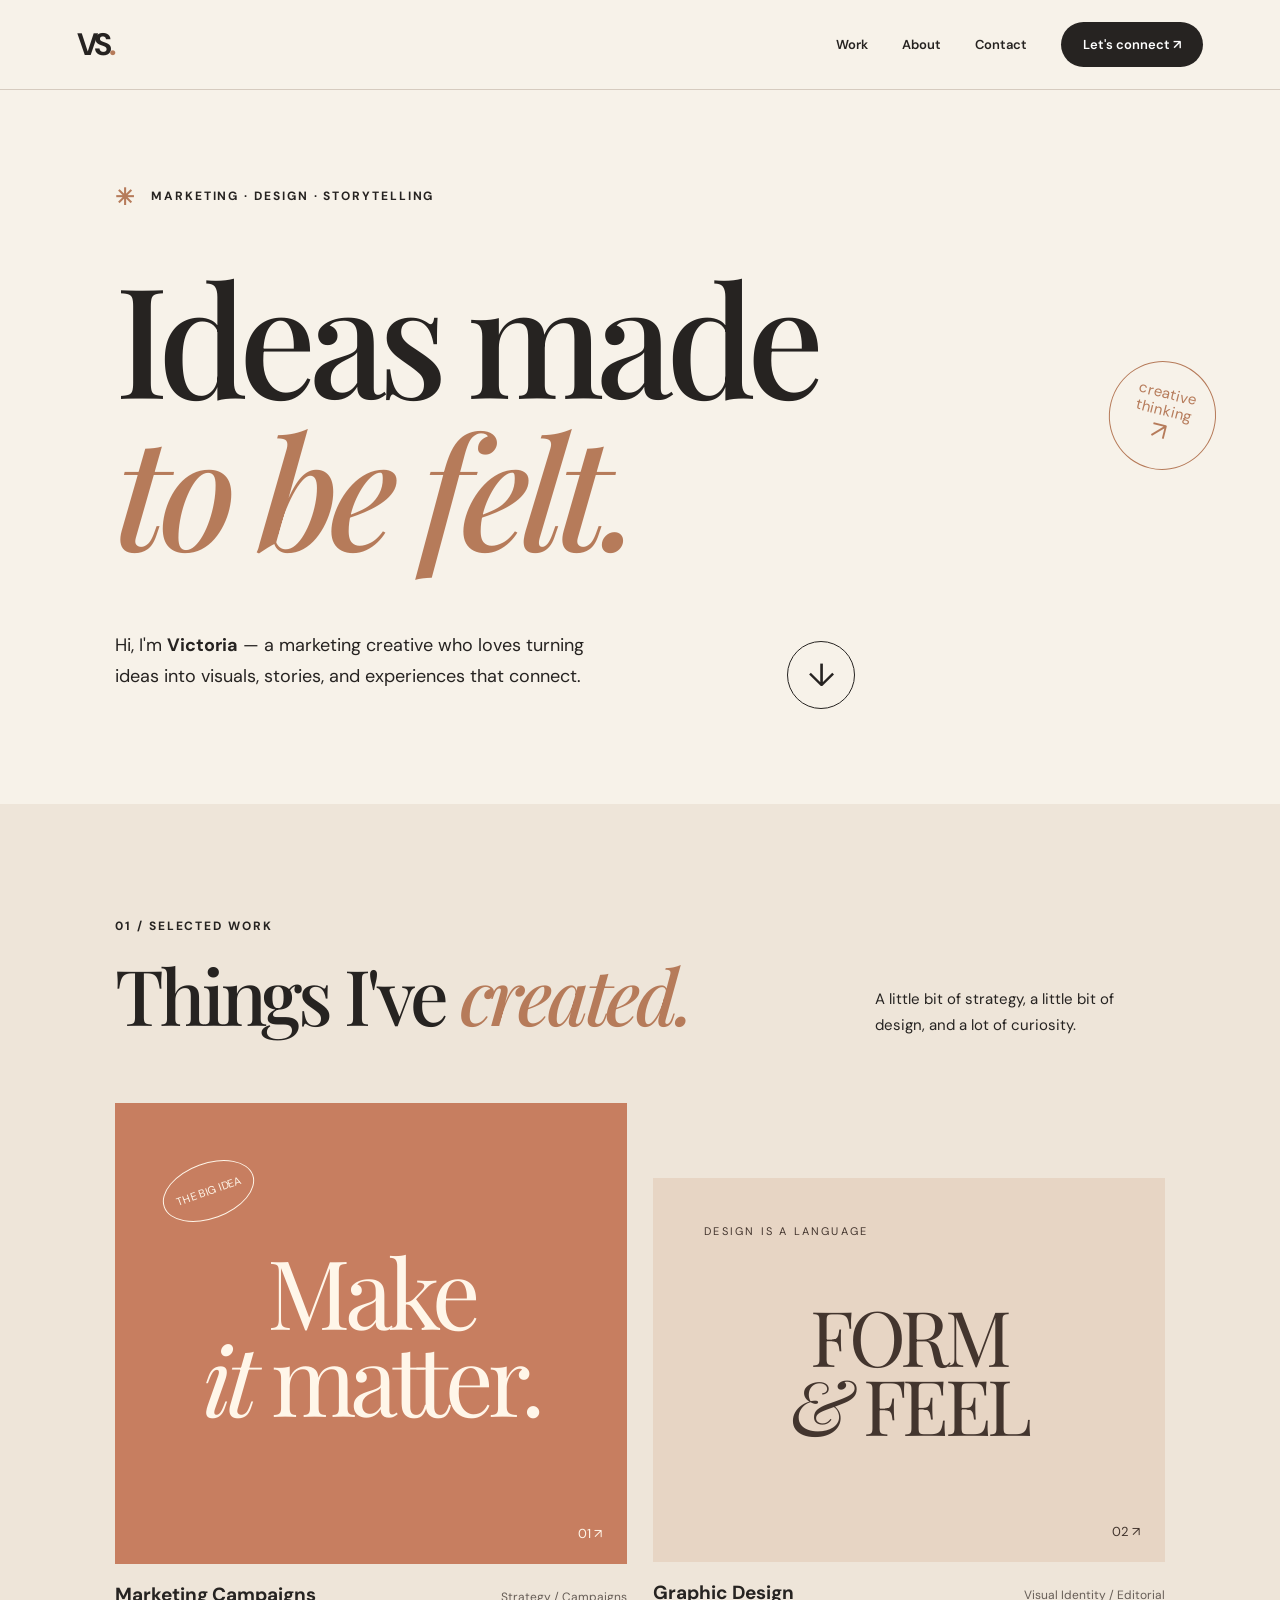
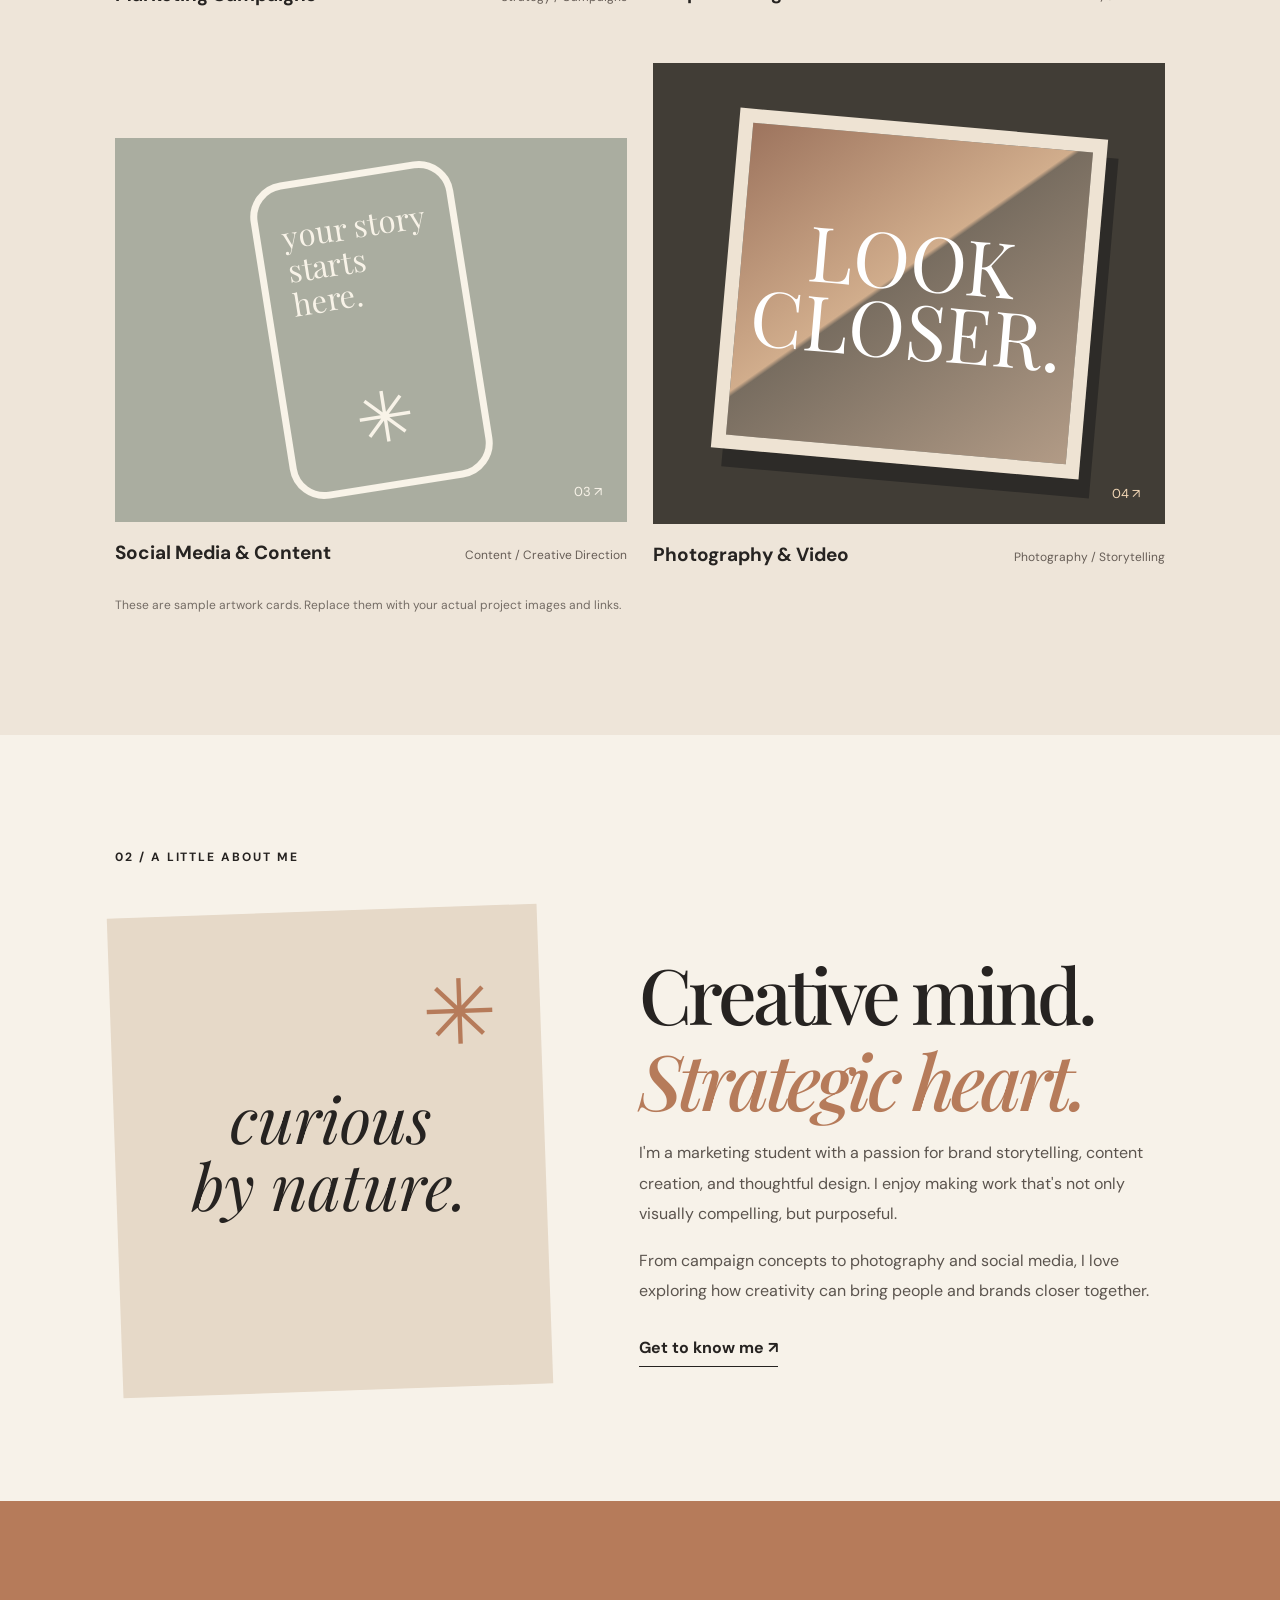
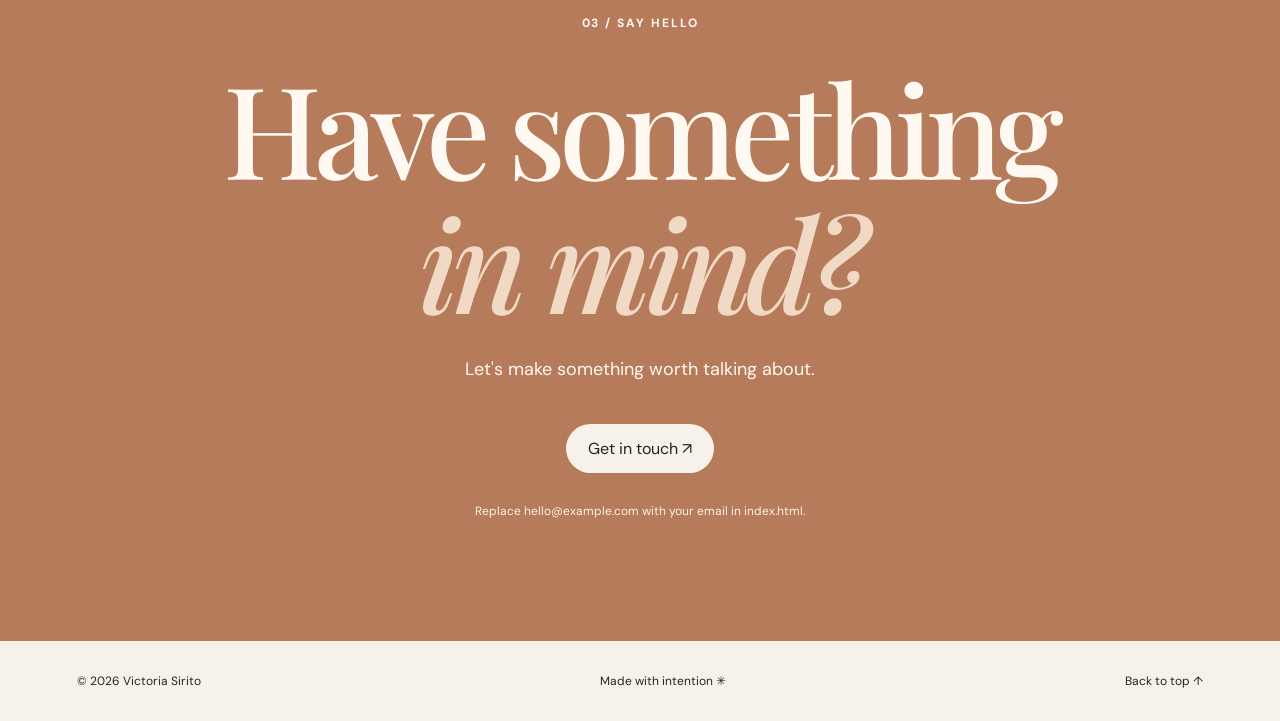
==== index.html @ 7b8c092e "Add files via upload" ====
<!doctype html>
<html lang="en">
<head>
  <meta charset="UTF-8" />
  <meta name="viewport" content="width=device-width, initial-scale=1" />
  <meta name="description" content="Victoria Sirito — marketing, design, and visual storytelling portfolio." />
  <title>Victoria Sirito | Creative Portfolio</title>
  <link rel="preconnect" href="https://fonts.googleapis.com" />
  <link rel="preconnect" href="https://fonts.gstatic.com" crossorigin />
  <link href="https://fonts.googleapis.com/css2?family=DM+Sans:wght@400;500;600;700&family=Playfair+Display:ital,wght@0,500;0,600;1,500&display=swap" rel="stylesheet" />
  <link rel="stylesheet" href="styles.css" />
  <script src="script.js" defer></script>
</head>
<body>
  <a class="skip-link" href="#main">Skip to content</a>
  <header class="site-header">
    <a class="wordmark" href="#top" aria-label="Victoria Sirito home">VS<span class="dot">.</span></a>
    <button class="menu-toggle" aria-expanded="false" aria-controls="site-nav" aria-label="Open navigation">Menu <span aria-hidden="true">☰</span></button>
    <nav id="site-nav" class="site-nav" aria-label="Main navigation">
      <a href="#work">Work</a><a href="#about">About</a><a href="#contact">Contact</a>
      <a class="nav-pill" href="#contact">Let's connect ↗</a>
    </nav>
  </header>
  <main id="main">
    <section class="hero" id="top">
      <div class="hero-kicker"><span class="asterisk">✳</span> MARKETING · DESIGN · STORYTELLING</div>
      <h1>Ideas made<br/><em>to be felt.</em></h1>
      <div class="hero-bottom">
        <p>Hi, I'm <strong>Victoria</strong> — a marketing creative who loves turning ideas into visuals, stories, and experiences that connect.</p>
        <a class="circle-link" href="#work" aria-label="Explore selected work">↓</a>
      </div>
      <div class="hero-decoration" aria-hidden="true">creative<br/>thinking<span>↗</span></div>
    </section>
    <section class="work-section section-pad" id="work">
      <div class="section-heading"><div><span class="eyebrow">01 / SELECTED WORK</span><h2>Things I've <em>created.</em></h2></div><p>A little bit of strategy, a little bit of design, and a lot of curiosity.</p></div>
      <div class="project-grid">
        <a class="project-card project-large" href="mailto:hello@example.com?subject=Marketing%20campaign%20inquiry" aria-label="Marketing campaigns placeholder project">
          <div class="project-art art-one"><span class="art-sticker">THE BIG IDEA</span><span class="art-display">Make<br/><i>it</i> matter.</span><span class="art-corner">01 ↗</span></div>
          <div class="project-meta"><h3>Marketing Campaigns</h3><span>Strategy / Campaigns</span></div>
        </a>
        <a class="project-card project-small" href="mailto:hello@example.com?subject=Graphic%20design%20inquiry" aria-label="Graphic design placeholder project">
          <div class="project-art art-two"><span class="art-mini">DESIGN IS A LANGUAGE</span><span class="art-display">FORM<br/><i>&</i> FEEL</span><span class="art-corner">02 ↗</span></div>
          <div class="project-meta"><h3>Graphic Design</h3><span>Visual Identity / Editorial</span></div>
        </a>
        <a class="project-card project-small" href="mailto:hello@example.com?subject=Social%20content%20inquiry" aria-label="Social media placeholder project">
          <div class="project-art art-three"><div class="phone-shape"><span>your story<br/>starts here.</span><div class="phone-circle">✳</div></div><span class="art-corner">03 ↗</span></div>
          <div class="project-meta"><h3>Social Media & Content</h3><span>Content / Creative Direction</span></div>
        </a>
        <a class="project-card project-large" href="mailto:hello@example.com?subject=Photography%20inquiry" aria-label="Photography placeholder project">
          <div class="project-art art-four"><div class="photo-frame"><span>LOOK<br/>CLOSER.</span></div><span class="art-corner">04 ↗</span></div>
          <div class="project-meta"><h3>Photography & Video</h3><span>Photography / Storytelling</span></div>
        </a>
      </div>
      <p class="placeholder-note">These are sample artwork cards. Replace them with your actual project images and links.</p>
    </section>
    <section class="about-section section-pad" id="about">
      <span class="eyebrow">02 / A LITTLE ABOUT ME</span>
      <div class="about-layout"><div class="about-graphic" aria-hidden="true"><span>curious<br/>by nature.</span><span class="graphic-star">✳</span></div><div class="about-copy"><h2>Creative mind.<br/><em>Strategic heart.</em></h2><p>I'm a marketing student with a passion for brand storytelling, content creation, and thoughtful design. I enjoy making work that's not only visually compelling, but purposeful.</p><p>From campaign concepts to photography and social media, I love exploring how creativity can bring people and brands closer together.</p><a class="text-link" href="#contact">Get to know me ↗</a></div></div>
    </section>
    <section class="contact-section section-pad" id="contact"><span class="eyebrow">03 / SAY HELLO</span><h2>Have something<br/><em>in mind?</em></h2><p>Let's make something worth talking about.</p><a class="contact-button" href="mailto:hello@example.com">Get in touch ↗</a><p class="contact-note">Replace hello@example.com with your email in index.html.</p></section>
  </main>
  <footer class="site-footer"><span>© <span id="year">2026</span> Victoria Sirito</span><span>Made with intention ✳</span><a href="#top">Back to top ↑</a></footer>
</body>
</html>
---- styles.css ----
:root{--cream:#F7F2E9;--ink:#262321;--clay:#B67B5A;--sand:#E6D9C8;--line:#d6cbbf}*{box-sizing:border-box}html{scroll-behavior:smooth}body{margin:0;background:var(--cream);color:var(--ink);font-family:'DM Sans',sans-serif}a{color:inherit;text-decoration:none}button{font:inherit}::selection{background:var(--clay);color:white}.skip-link{position:absolute;top:-60px;left:10px;background:white;padding:10px;z-index:20}.skip-link:focus{top:10px}.site-header{height:90px;display:flex;justify-content:space-between;align-items:center;padding:0 clamp(24px,6vw,110px);border-bottom:1px solid var(--line);position:relative;z-index:5}.wordmark{font-size:31px;font-weight:700;letter-spacing:-.09em}.dot{color:var(--clay)}.site-nav{display:flex;align-items:center;gap:34px;font-size:13px;font-weight:600}.site-nav a:not(.nav-pill):hover,.text-link:hover{color:var(--clay)}.nav-pill,.contact-button{background:var(--ink);color:white;padding:14px 22px;border-radius:99px;transition:background .2s,transform .2s}.nav-pill:hover,.contact-button:hover{background:var(--clay);transform:translateY(-2px)}.menu-toggle{display:none}.hero{min-height:690px;padding:92px clamp(24px,9vw,150px) 95px;position:relative;overflow:hidden}.hero-kicker,.eyebrow{font-size:12px;font-weight:700;letter-spacing:.16em}.asterisk{color:var(--clay);font-size:23px;vertical-align:middle;margin-right:10px}.hero h1,.section-heading h2,.about-copy h2,.contact-section h2{font-family:'Playfair Display',Georgia,serif;font-weight:500;letter-spacing:-.055em}.hero h1{font-size:clamp(75px,12vw,180px);line-height:.99;margin:48px 0 48px;position:relative;z-index:1}.hero h1 em,h2 em{font-weight:500;color:var(--clay)}.hero-bottom{display:flex;justify-content:space-between;align-items:end;max-width:740px;gap:20px}.hero-bottom p{font-size:18px;line-height:1.7;max-width:480px}.circle-link{border:1px solid var(--ink);width:68px;height:68px;border-radius:50%;display:grid;place-items:center;font-size:32px;flex-shrink:0;transition:background .2s,color .2s}.circle-link:hover{background:var(--ink);color:white}.hero-decoration{position:absolute;right:5%;top:38%;font-size:15px;line-height:1.1;transform:rotate(14deg);color:var(--clay);border:1px solid var(--clay);padding:23px;border-radius:50%;text-align:center}.hero-decoration span{display:block;font-size:25px}.section-pad{padding:110px clamp(24px,9vw,150px)}.work-section{background:#eee5d9}.section-heading{display:flex;justify-content:space-between;align-items:end;gap:40px;margin-bottom:50px}.section-heading h2,.about-copy h2{font-size:clamp(44px,6vw,83px);line-height:1.12;margin:16px 0}.section-heading>p{max-width:290px;font-size:15px;line-height:1.7}.project-grid{display:grid;grid-template-columns:1fr 1fr;gap:56px 26px;align-items:start}.project-card{min-width:0;display:block}.project-small{padding-top:75px}.project-art{height:clamp(270px,36vw,520px);position:relative;overflow:hidden;display:flex;align-items:center;justify-content:center;transition:transform .35s}.project-small .project-art{height:clamp(270px,30vw,430px)}.project-card:hover .project-art{transform:translateY(-6px)}.art-one{background:#c77e60;color:#fff6e9}.art-two{background:#e7d5c4;color:#43352e}.art-three{background:#aaada0;color:#f8f3e8}.art-four{background:#413d36;color:#f1d6b5}.art-display{font-family:'Playfair Display',serif;font-size:clamp(52px,7.5vw,112px);line-height:.9;letter-spacing:-.06em;text-align:center}.art-two .art-display{font-size:clamp(50px,6vw,92px)}.art-sticker{position:absolute;top:13%;left:9%;border:1px solid currentColor;border-radius:50%;padding:20px 13px;font-size:11px;transform:rotate(-20deg)}.art-mini{position:absolute;top:12%;left:10%;font-size:11px;letter-spacing:.2em}.art-corner{position:absolute;bottom:22px;right:25px;font-size:13px}.phone-shape{border:7px solid #f8f3e8;border-radius:35px;width:205px;height:320px;display:flex;flex-direction:column;justify-content:space-between;padding:30px 22px;transform:rotate(-9deg);font-family:'Playfair Display',serif;font-size:31px;line-height:1.1}.phone-circle{font-size:70px;text-align:center}.photo-frame{width:72%;height:74%;border:14px solid #eee3d3;background:linear-gradient(140deg,#9d745e 0%,#d1ad8c 45%,#786d60 46%,#b29b86 100%);display:grid;place-items:center;transform:rotate(5deg);box-shadow:12px 18px 0 #2d2b28}.photo-frame span{font-size:clamp(36px,6vw,85px);line-height:.9;font-family:'Playfair Display',serif;text-align:center;color:white}.project-meta{display:flex;justify-content:space-between;gap:15px;align-items:baseline;padding-top:18px}.project-meta h3{margin:0;font-size:19px}.project-meta span{font-size:12px;color:#665d56;text-align:right}.placeholder-note,.contact-note{font-size:12px;color:#746c65;margin-top:30px}.about-layout{display:grid;grid-template-columns:.9fr 1.1fr;gap:9%;align-items:center;margin-top:45px}.about-graphic{min-height:480px;background:var(--sand);position:relative;display:flex;align-items:center;justify-content:center;transform:rotate(-2deg)}.about-graphic>span:first-child{font:italic 64px/1.05 'Playfair Display',serif;text-align:center;transform:rotate(2deg)}.graphic-star{position:absolute;top:10%;right:10%;font-size:90px;color:var(--clay)}.about-copy p{max-width:540px;line-height:1.9;color:#5b544e}.text-link{display:inline-block;margin-top:15px;border-bottom:1px solid currentColor;padding-bottom:8px;font-weight:700}.contact-section{text-align:center;background:var(--clay);color:#fff9f2}.contact-section h2{font-size:clamp(65px,10vw,140px);line-height:1.05;margin:28px 0}.contact-section h2 em{color:#f0d9c5}.contact-section>p{font-size:18px}.contact-button{display:inline-block;margin-top:25px;background:var(--cream);color:var(--ink)}.contact-section .contact-note{color:#fff2e6;font-size:12px}.site-footer{padding:32px clamp(24px,6vw,110px);display:flex;justify-content:space-between;gap:20px;font-size:12px}.site-footer a:hover{color:var(--clay)}@media(max-width:800px){.site-header{height:75px}.menu-toggle{display:block;border:0;background:none;cursor:pointer}.site-nav{display:none;position:absolute;top:75px;left:0;right:0;background:var(--cream);padding:25px;flex-direction:column;align-items:stretch;border-bottom:1px solid var(--line)}.site-nav.open{display:flex}.hero{min-height:auto;padding-top:80px;padding-bottom:100px}.hero h1{font-size:clamp(67px,13vw,110px)}.hero-decoration{display:none}.section-pad{padding-top:75px;padding-bottom:75px}.section-heading{display:block}.project-grid{gap:35px 18px}.project-small{padding-top:35px}.project-meta{display:block}.project-meta span{display:block;text-align:left;margin-top:6px}.about-layout{grid-template-columns:1fr}.about-graphic{min-height:330px}.site-footer{flex-wrap:wrap}}@media(max-width:540px){.hero h1{font-size:clamp(60px,15vw,82px)}.hero-bottom p{font-size:15px}.circle-link{width:54px;height:54px}.project-grid{grid-template-columns:1fr}.project-small{padding-top:0}.project-art,.project-small .project-art{height:370px}.art-display{font-size:75px}.about-graphic>span:first-child{font-size:52px}.site-footer{flex-direction:column}.contact-section h2{font-size:65px}}@media(prefers-reduced-motion:reduce){html{scroll-behavior:auto}*,*:before,*:after{transition:none!important;animation:none!important}}
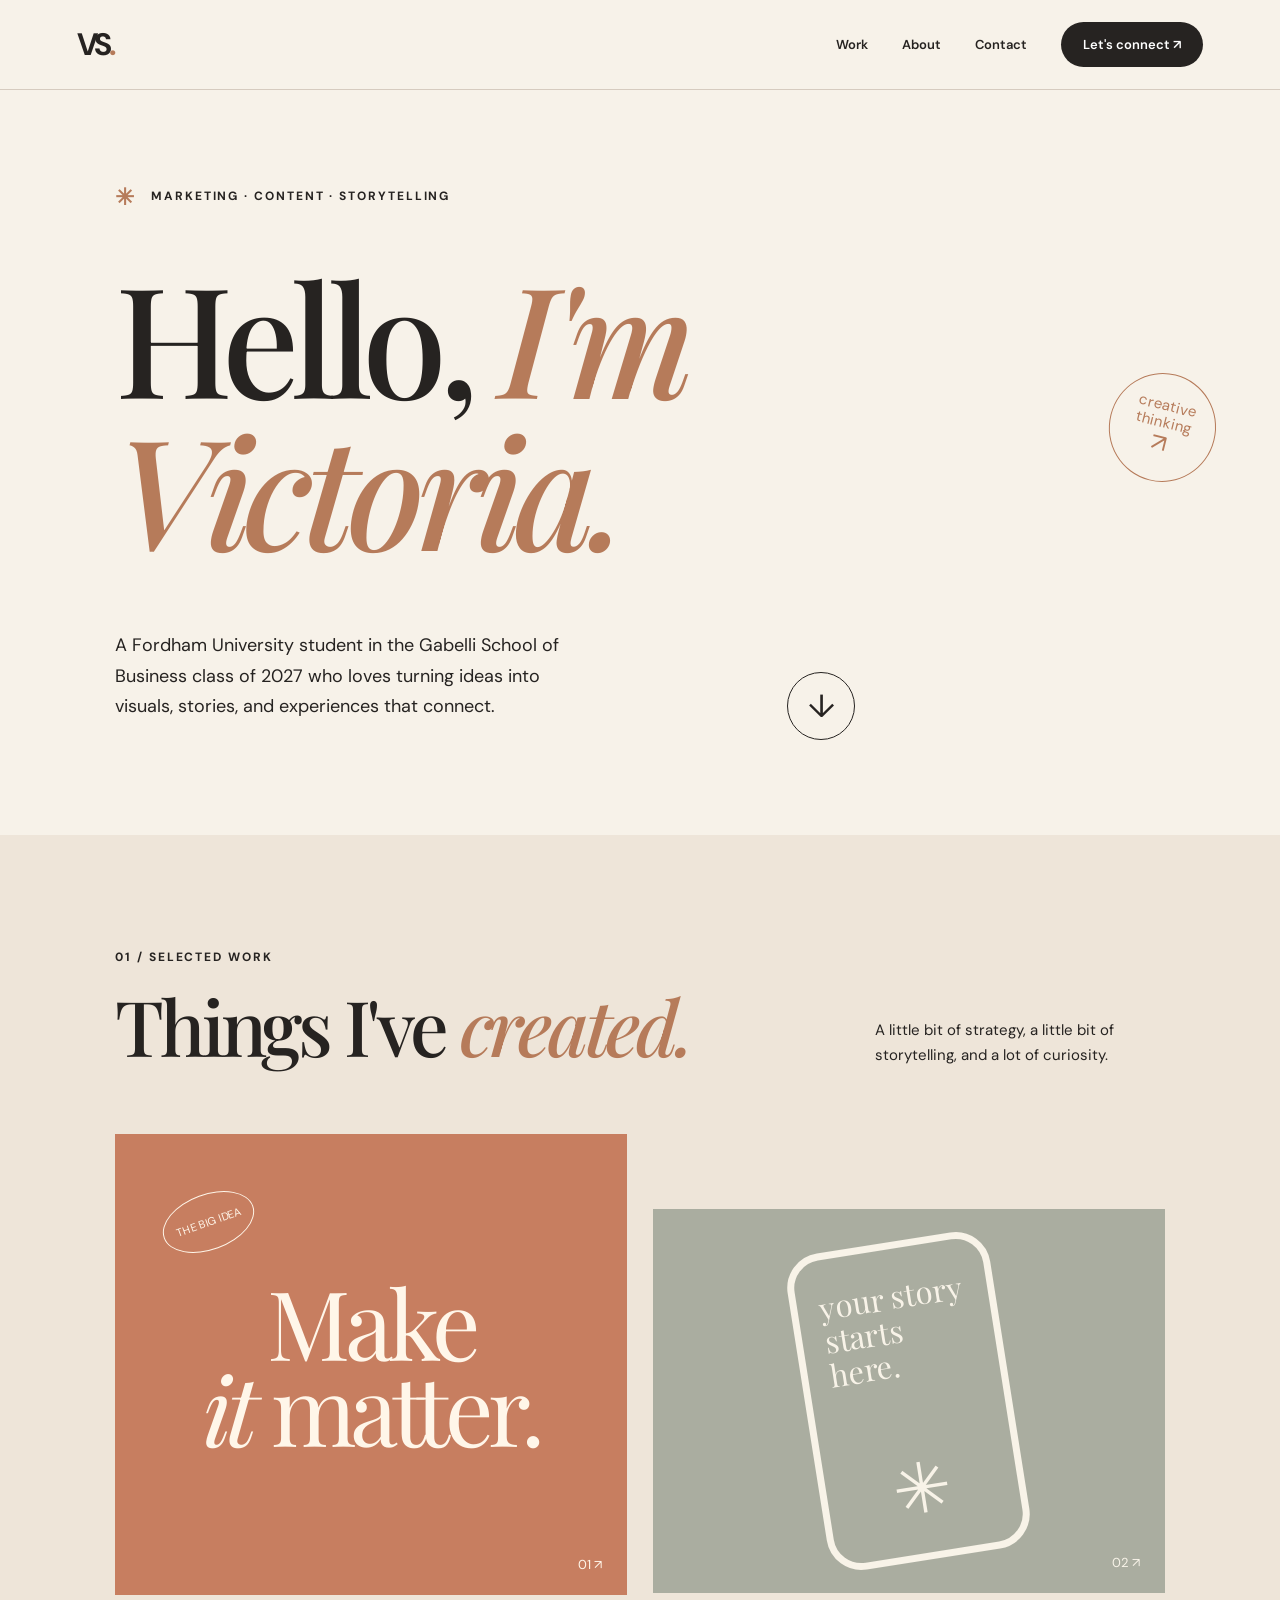
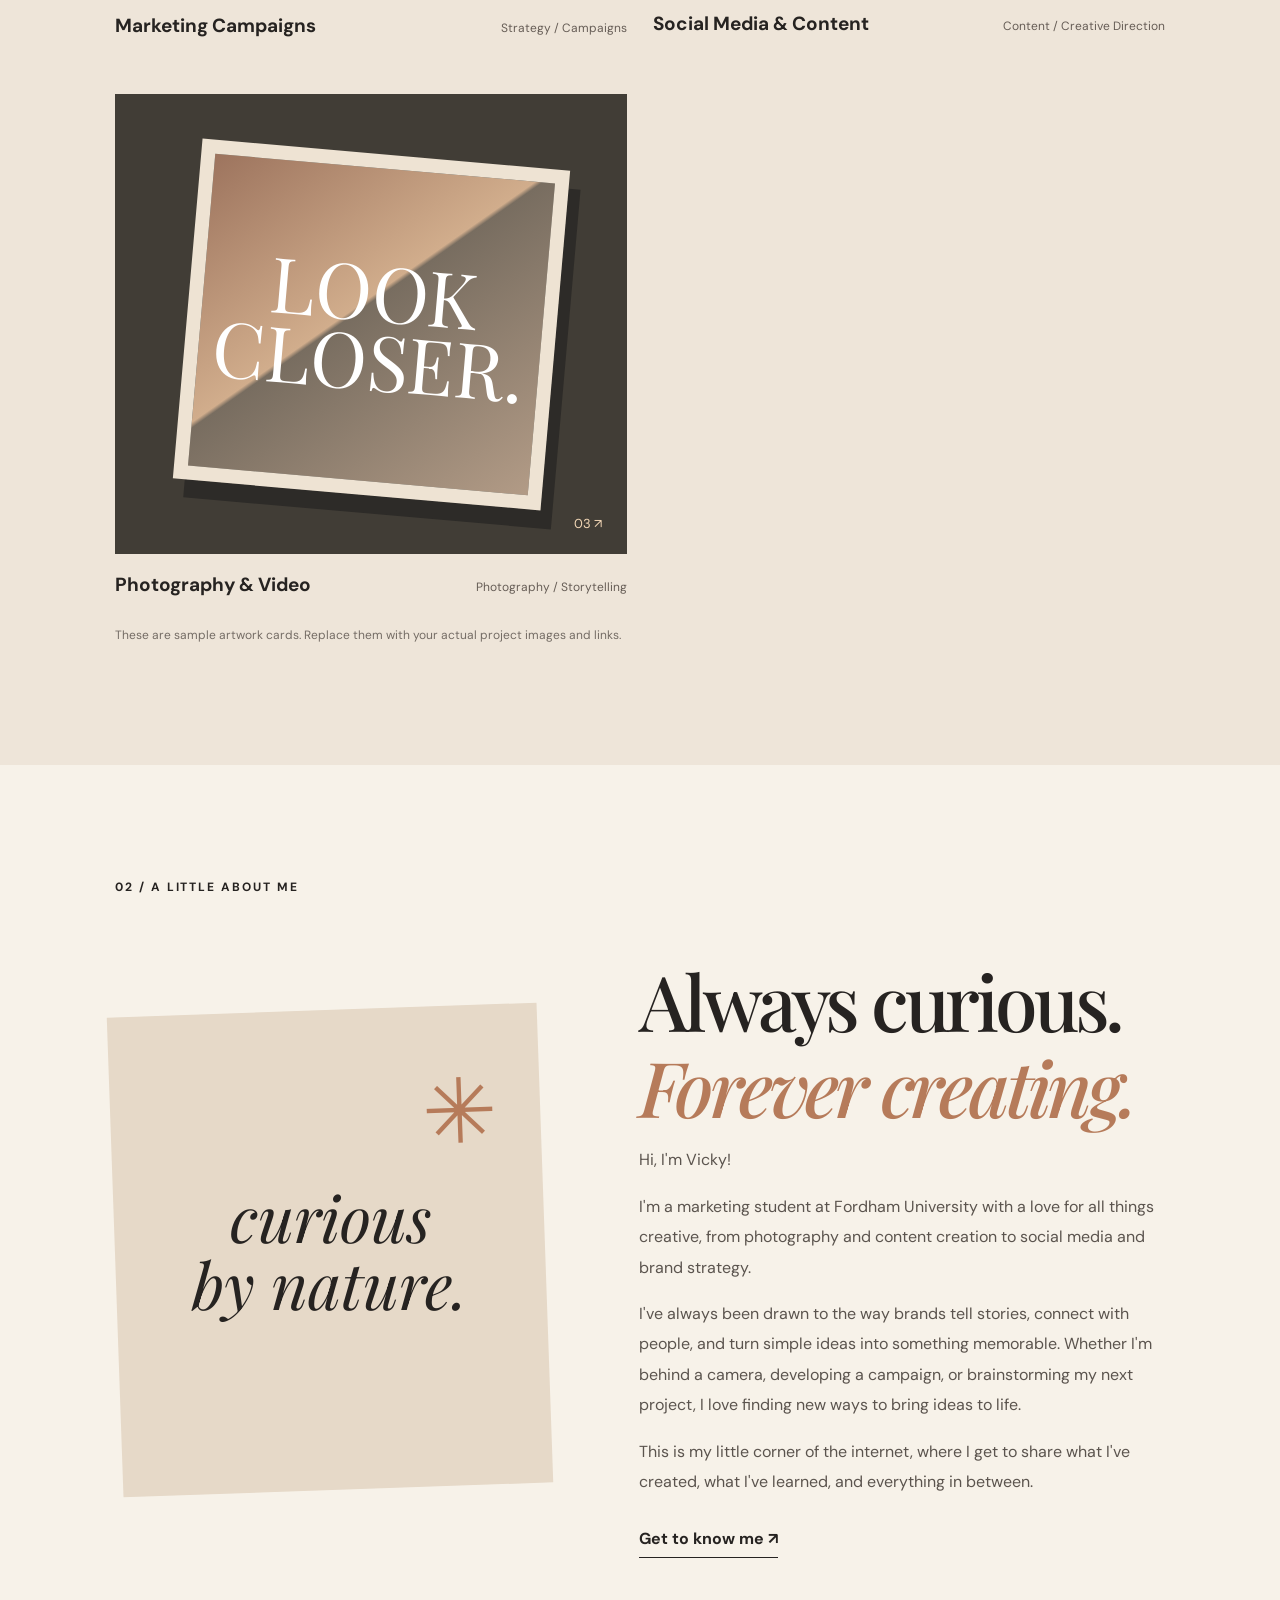
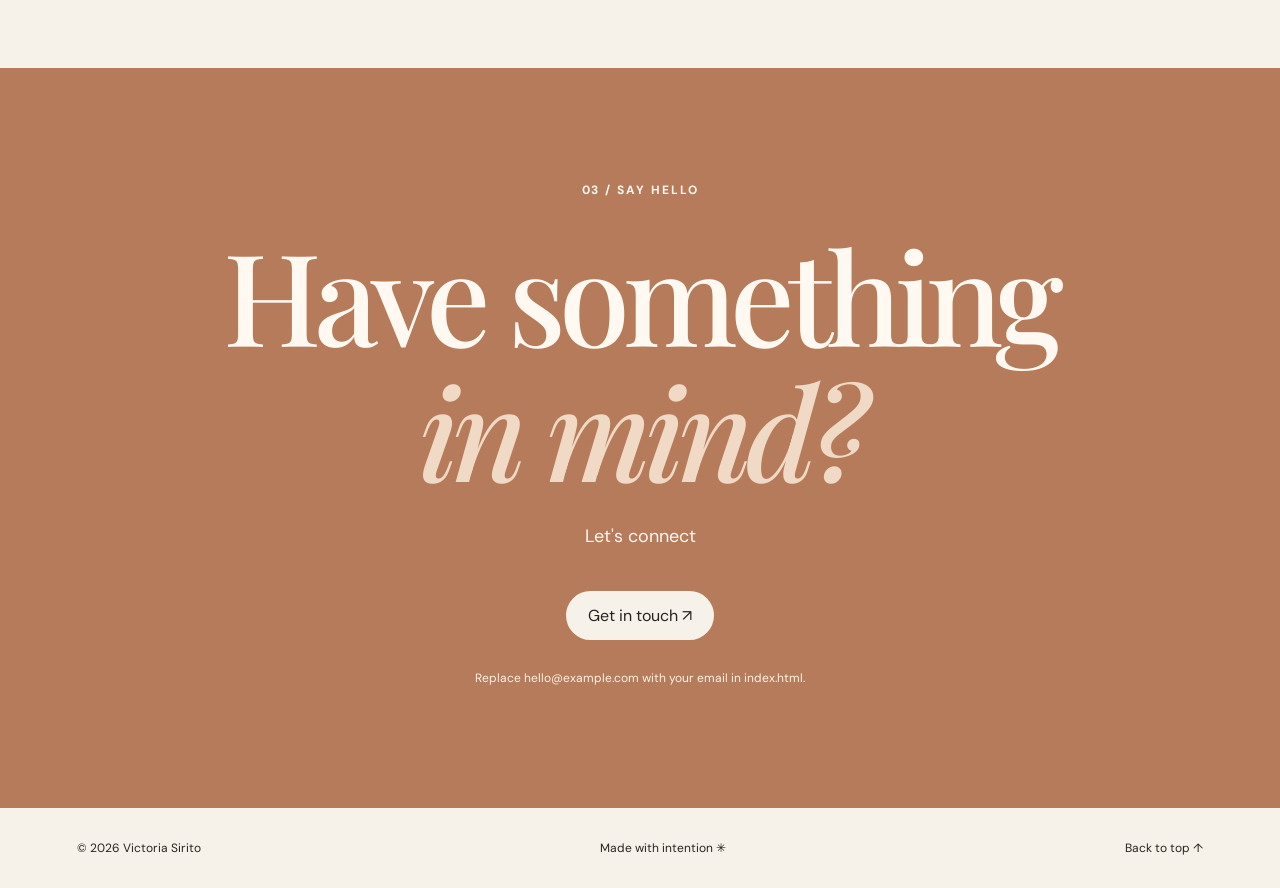
==== commit cde65d01: "Update index.html" ====
--- a/index.html
+++ b/index.html
@@ -3,7 +3,7 @@
 <head>
   <meta charset="UTF-8" />
   <meta name="viewport" content="width=device-width, initial-scale=1" />
-  <meta name="description" content="Victoria Sirito — marketing, design, and visual storytelling portfolio." />
+  <meta name="description" content="Victoria Sirito — marketing, content creation, and visual storytelling portfolio." />
   <title>Victoria Sirito | Creative Portfolio</title>
   <link rel="preconnect" href="https://fonts.googleapis.com" />
   <link rel="preconnect" href="https://fonts.gstatic.com" crossorigin />
@@ -23,31 +23,27 @@
   </header>
   <main id="main">
     <section class="hero" id="top">
-      <div class="hero-kicker"><span class="asterisk">✳</span> MARKETING · DESIGN · STORYTELLING</div>
-      <h1>Ideas made<br/><em>to be felt.</em></h1>
+      <div class="hero-kicker"><span class="asterisk">✳</span> MARKETING · CONTENT · STORYTELLING</div>
+      <h1>Hello, <em>I'm Victoria.</em></h1>
       <div class="hero-bottom">
-        <p>Hi, I'm <strong>Victoria</strong> — a marketing creative who loves turning ideas into visuals, stories, and experiences that connect.</p>
+        <p>A Fordham University student in the Gabelli School of Business class of 2027 who loves turning ideas into visuals, stories, and experiences that connect.</p>
         <a class="circle-link" href="#work" aria-label="Explore selected work">↓</a>
       </div>
       <div class="hero-decoration" aria-hidden="true">creative<br/>thinking<span>↗</span></div>
     </section>
     <section class="work-section section-pad" id="work">
-      <div class="section-heading"><div><span class="eyebrow">01 / SELECTED WORK</span><h2>Things I've <em>created.</em></h2></div><p>A little bit of strategy, a little bit of design, and a lot of curiosity.</p></div>
+      <div class="section-heading"><div><span class="eyebrow">01 / SELECTED WORK</span><h2>Things I've <em>created.</em></h2></div><p>A little bit of strategy, a little bit of storytelling, and a lot of curiosity.</p></div>
       <div class="project-grid">
         <a class="project-card project-large" href="mailto:hello@example.com?subject=Marketing%20campaign%20inquiry" aria-label="Marketing campaigns placeholder project">
           <div class="project-art art-one"><span class="art-sticker">THE BIG IDEA</span><span class="art-display">Make<br/><i>it</i> matter.</span><span class="art-corner">01 ↗</span></div>
           <div class="project-meta"><h3>Marketing Campaigns</h3><span>Strategy / Campaigns</span></div>
         </a>
-        <a class="project-card project-small" href="mailto:hello@example.com?subject=Graphic%20design%20inquiry" aria-label="Graphic design placeholder project">
-          <div class="project-art art-two"><span class="art-mini">DESIGN IS A LANGUAGE</span><span class="art-display">FORM<br/><i>&</i> FEEL</span><span class="art-corner">02 ↗</span></div>
-          <div class="project-meta"><h3>Graphic Design</h3><span>Visual Identity / Editorial</span></div>
-        </a>
         <a class="project-card project-small" href="mailto:hello@example.com?subject=Social%20content%20inquiry" aria-label="Social media placeholder project">
-          <div class="project-art art-three"><div class="phone-shape"><span>your story<br/>starts here.</span><div class="phone-circle">✳</div></div><span class="art-corner">03 ↗</span></div>
+          <div class="project-art art-three"><div class="phone-shape"><span>your story<br/>starts here.</span><div class="phone-circle">✳</div></div><span class="art-corner">02 ↗</span></div>
           <div class="project-meta"><h3>Social Media & Content</h3><span>Content / Creative Direction</span></div>
         </a>
         <a class="project-card project-large" href="mailto:hello@example.com?subject=Photography%20inquiry" aria-label="Photography placeholder project">
-          <div class="project-art art-four"><div class="photo-frame"><span>LOOK<br/>CLOSER.</span></div><span class="art-corner">04 ↗</span></div>
+          <div class="project-art art-four"><div class="photo-frame"><span>LOOK<br/>CLOSER.</span></div><span class="art-corner">03 ↗</span></div>
           <div class="project-meta"><h3>Photography & Video</h3><span>Photography / Storytelling</span></div>
         </a>
       </div>
@@ -55,9 +51,9 @@
     </section>
     <section class="about-section section-pad" id="about">
       <span class="eyebrow">02 / A LITTLE ABOUT ME</span>
-      <div class="about-layout"><div class="about-graphic" aria-hidden="true"><span>curious<br/>by nature.</span><span class="graphic-star">✳</span></div><div class="about-copy"><h2>Creative mind.<br/><em>Strategic heart.</em></h2><p>I'm a marketing student with a passion for brand storytelling, content creation, and thoughtful design. I enjoy making work that's not only visually compelling, but purposeful.</p><p>From campaign concepts to photography and social media, I love exploring how creativity can bring people and brands closer together.</p><a class="text-link" href="#contact">Get to know me ↗</a></div></div>
+      <div class="about-layout"><div class="about-graphic" aria-hidden="true"><span>curious<br/>by nature.</span><span class="graphic-star">✳</span></div><div class="about-copy"><h2>Always curious.<br/><em>Forever creating.</em></h2><p>Hi, I'm Vicky!</p><p>I'm a marketing student at Fordham University with a love for all things creative, from photography and content creation to social media and brand strategy.</p><p>I've always been drawn to the way brands tell stories, connect with people, and turn simple ideas into something memorable. Whether I'm behind a camera, developing a campaign, or brainstorming my next project, I love finding new ways to bring ideas to life.</p><p>This is my little corner of the internet, where I get to share what I've created, what I've learned, and everything in between.</p><a class="text-link" href="#contact">Get to know me ↗</a></div></div>
     </section>
-    <section class="contact-section section-pad" id="contact"><span class="eyebrow">03 / SAY HELLO</span><h2>Have something<br/><em>in mind?</em></h2><p>Let's make something worth talking about.</p><a class="contact-button" href="mailto:hello@example.com">Get in touch ↗</a><p class="contact-note">Replace hello@example.com with your email in index.html.</p></section>
+    <section class="contact-section section-pad" id="contact"><span class="eyebrow">03 / SAY HELLO</span><h2>Have something<br/><em>in mind?</em></h2><p>Let's connect</p><a class="contact-button" href="mailto:hello@example.com">Get in touch ↗</a><p class="contact-note">Replace hello@example.com with your email in index.html.</p></section>
   </main>
   <footer class="site-footer"><span>© <span id="year">2026</span> Victoria Sirito</span><span>Made with intention ✳</span><a href="#top">Back to top ↑</a></footer>
 </body>
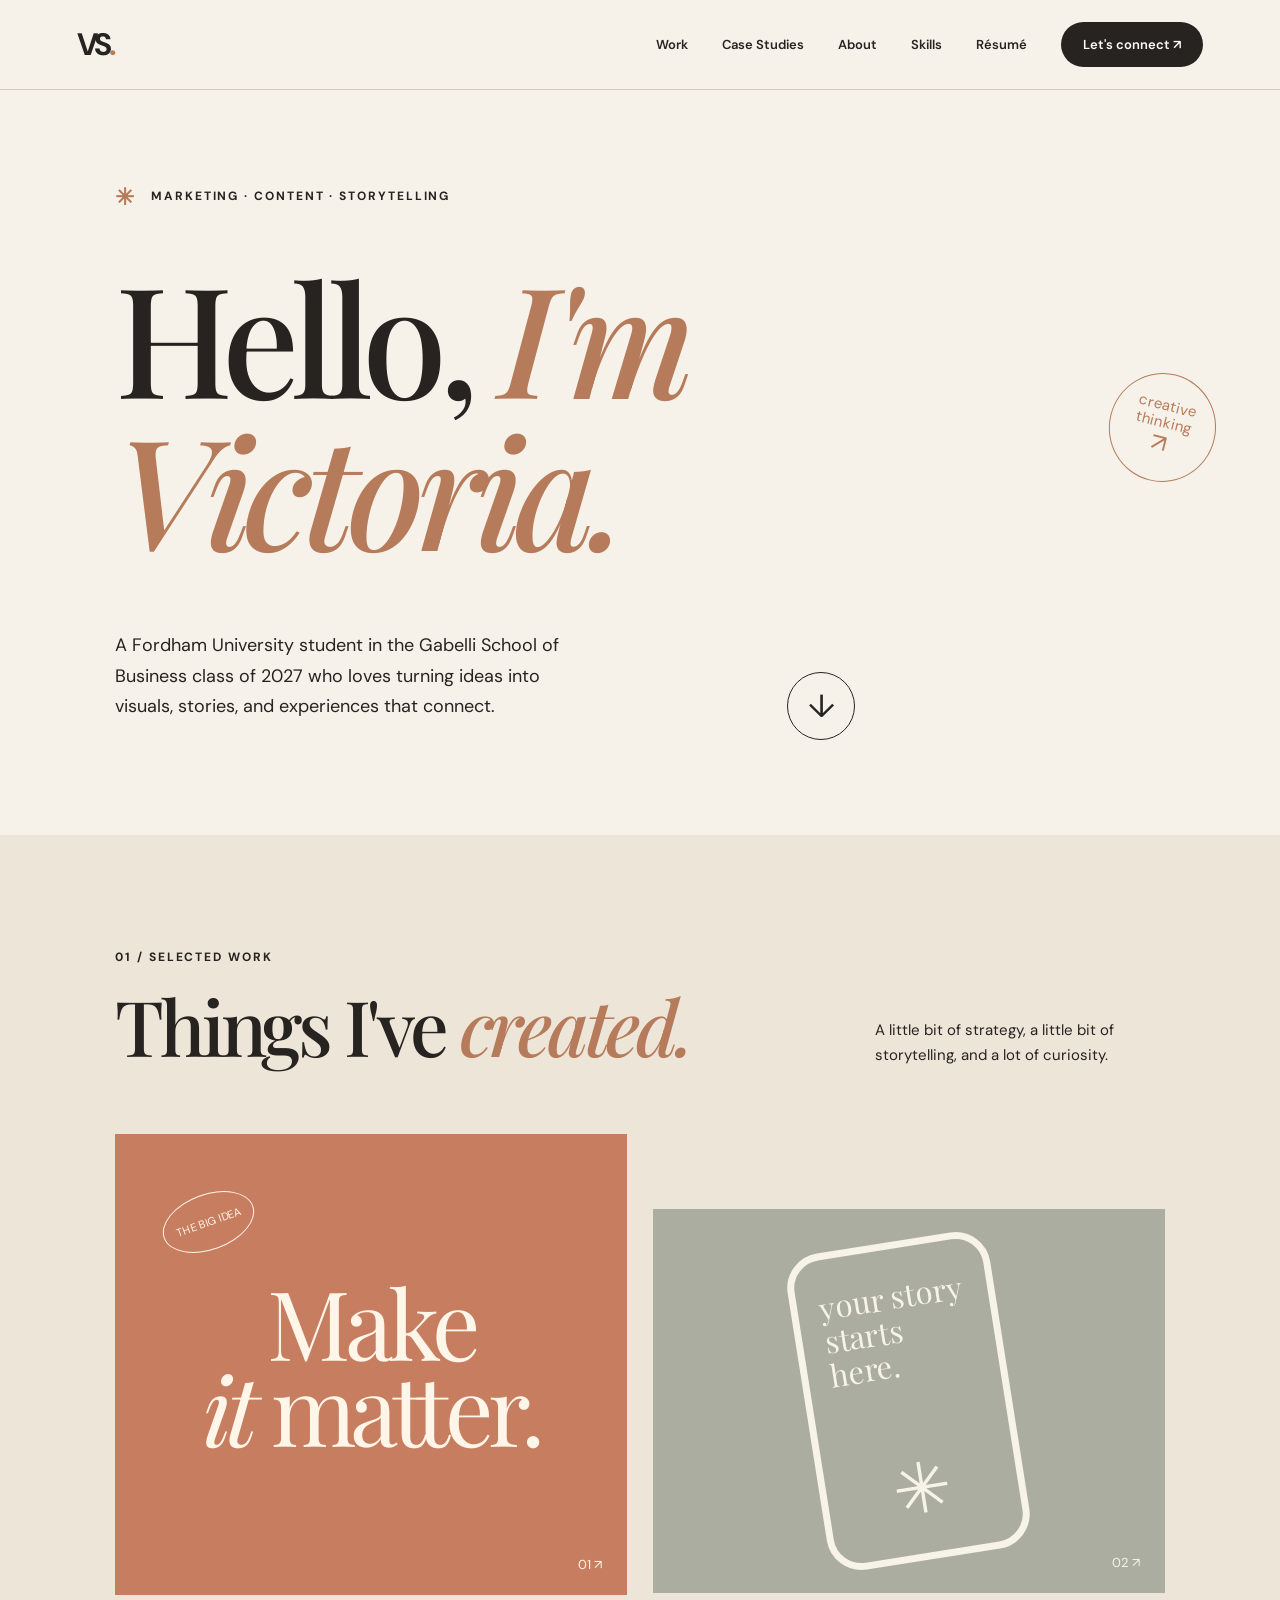
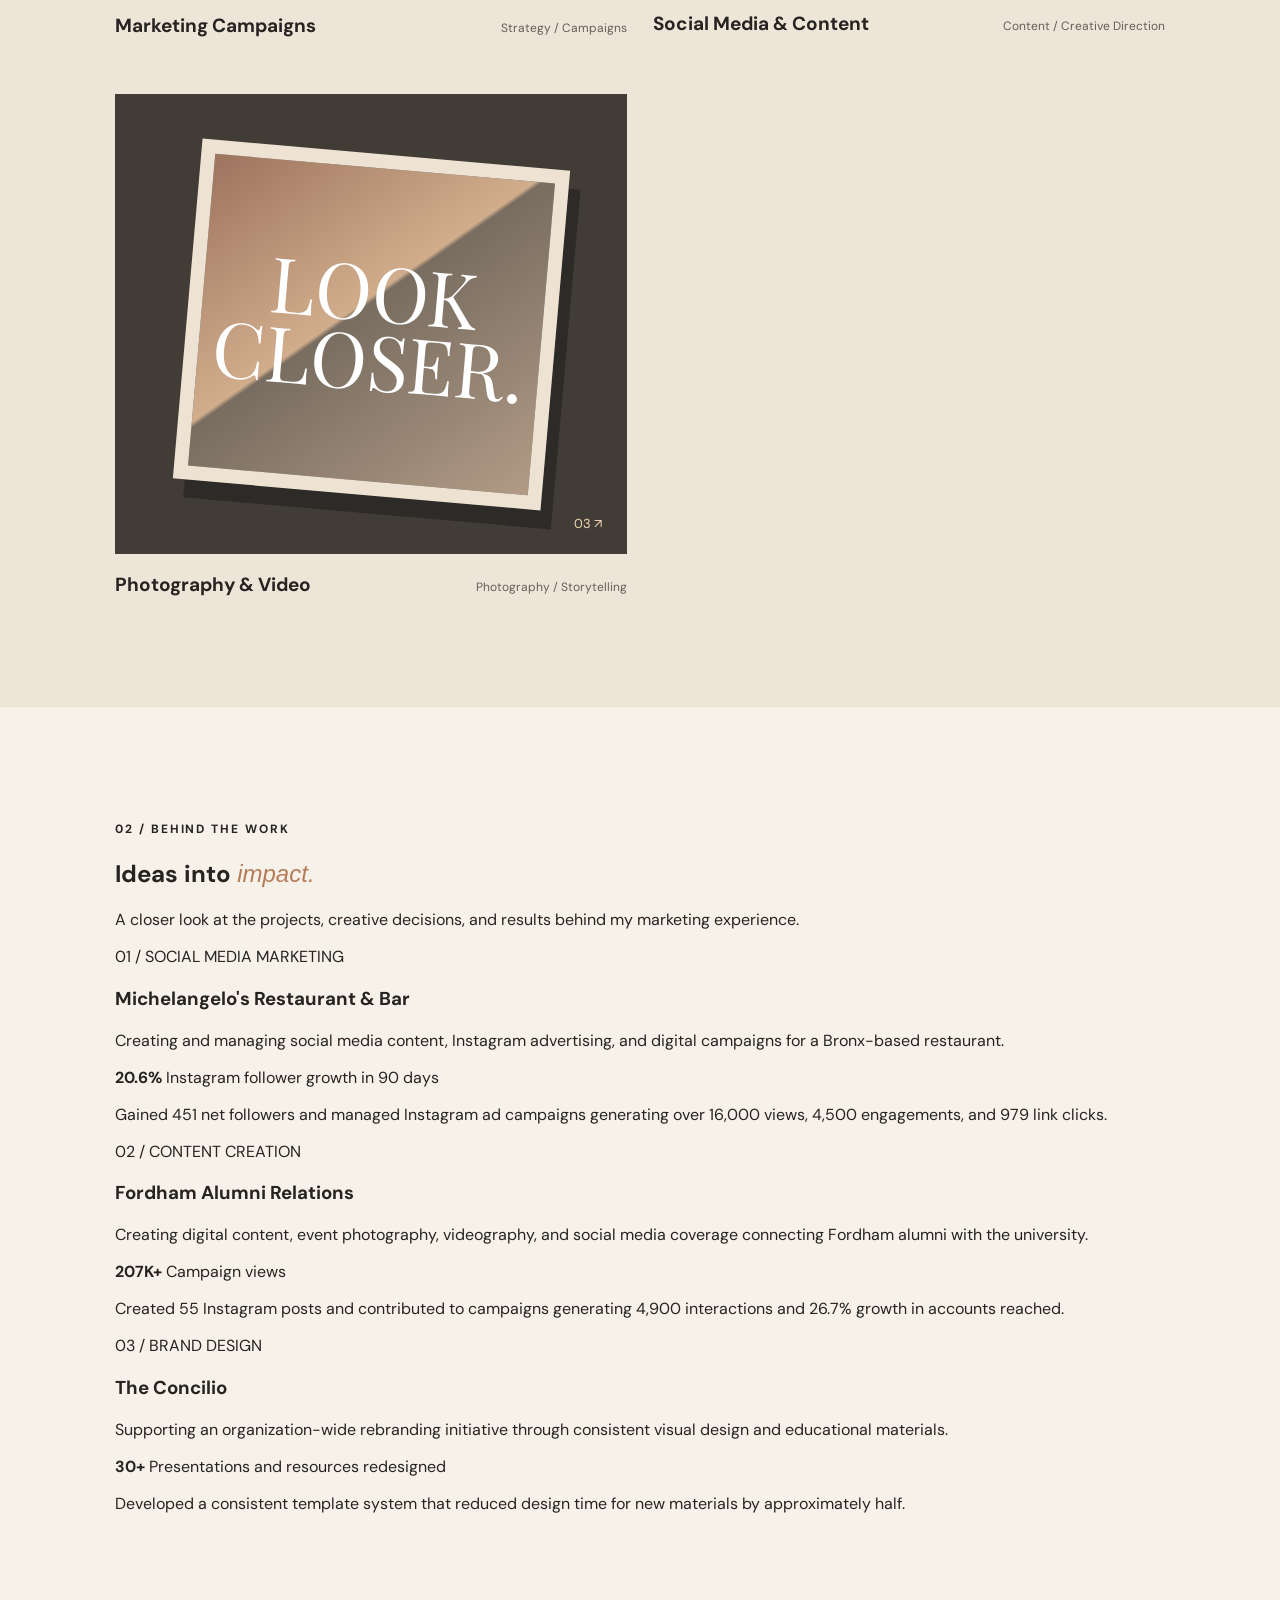
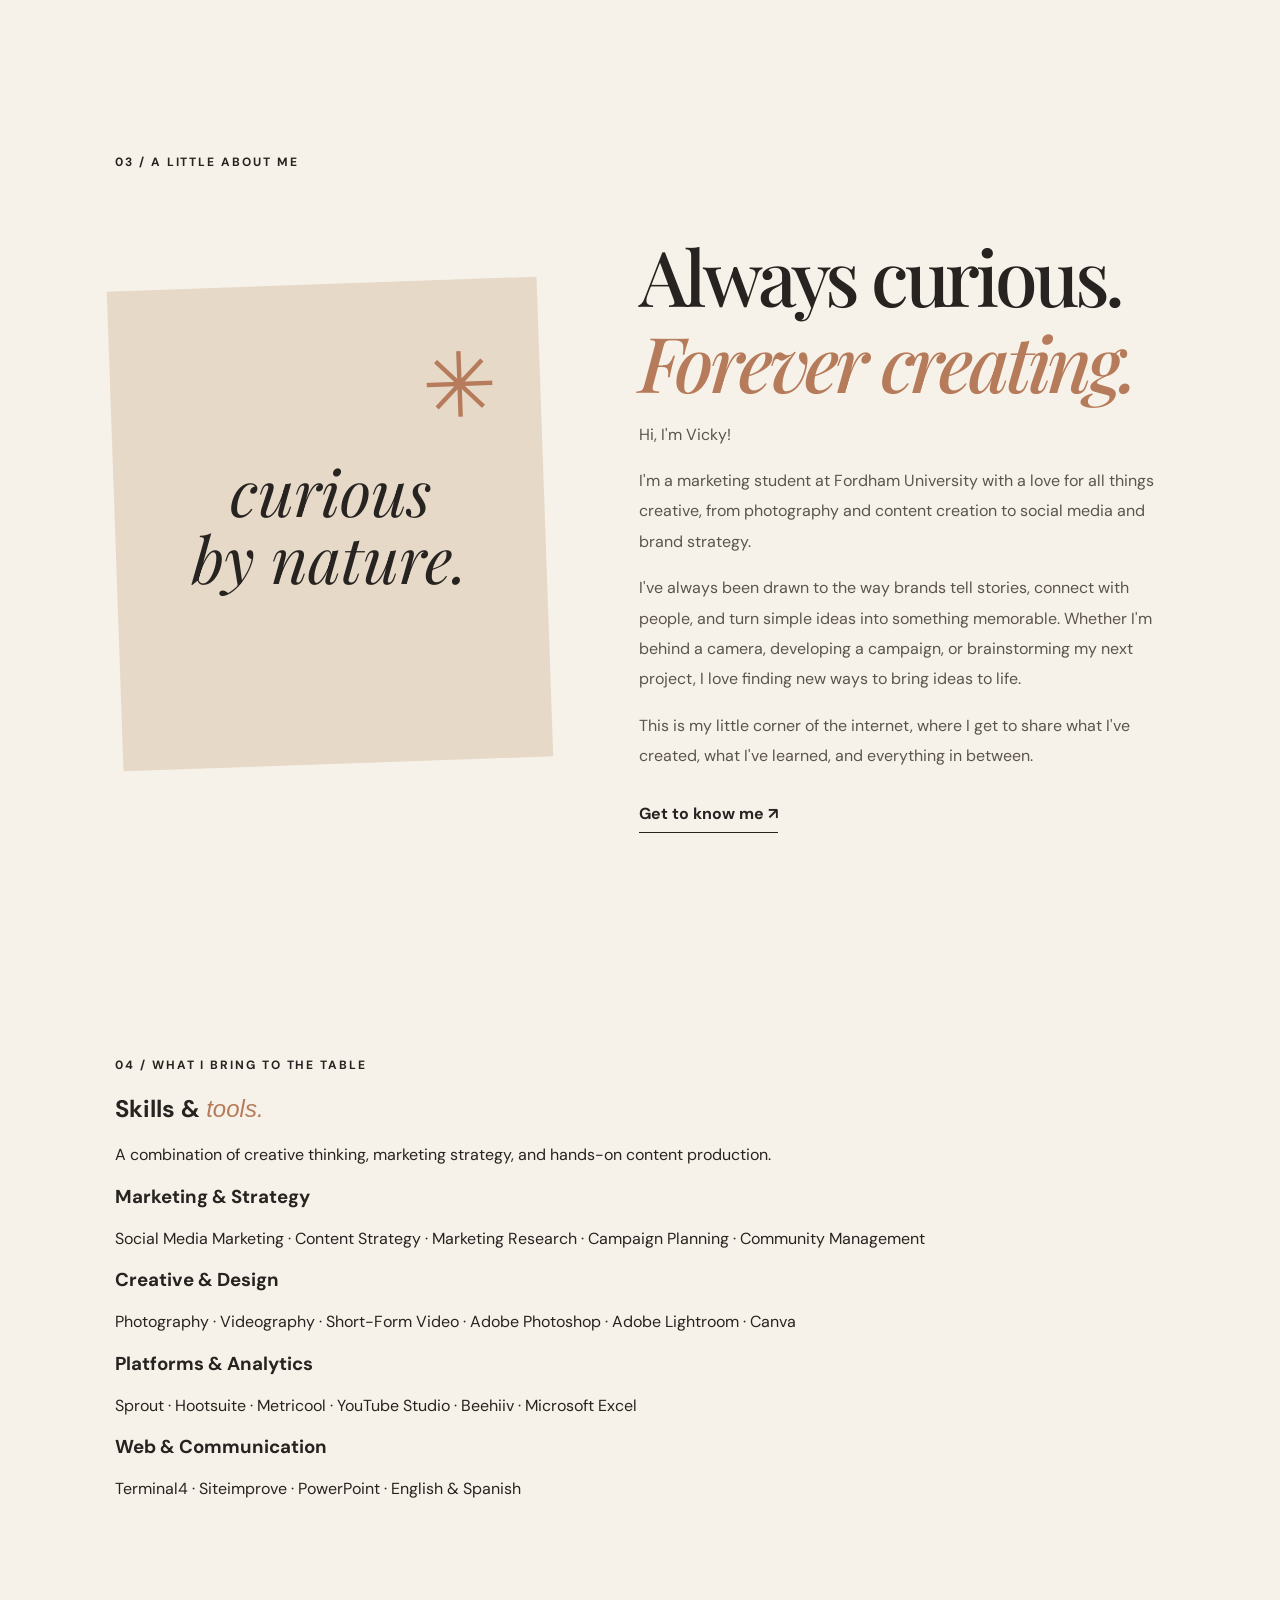
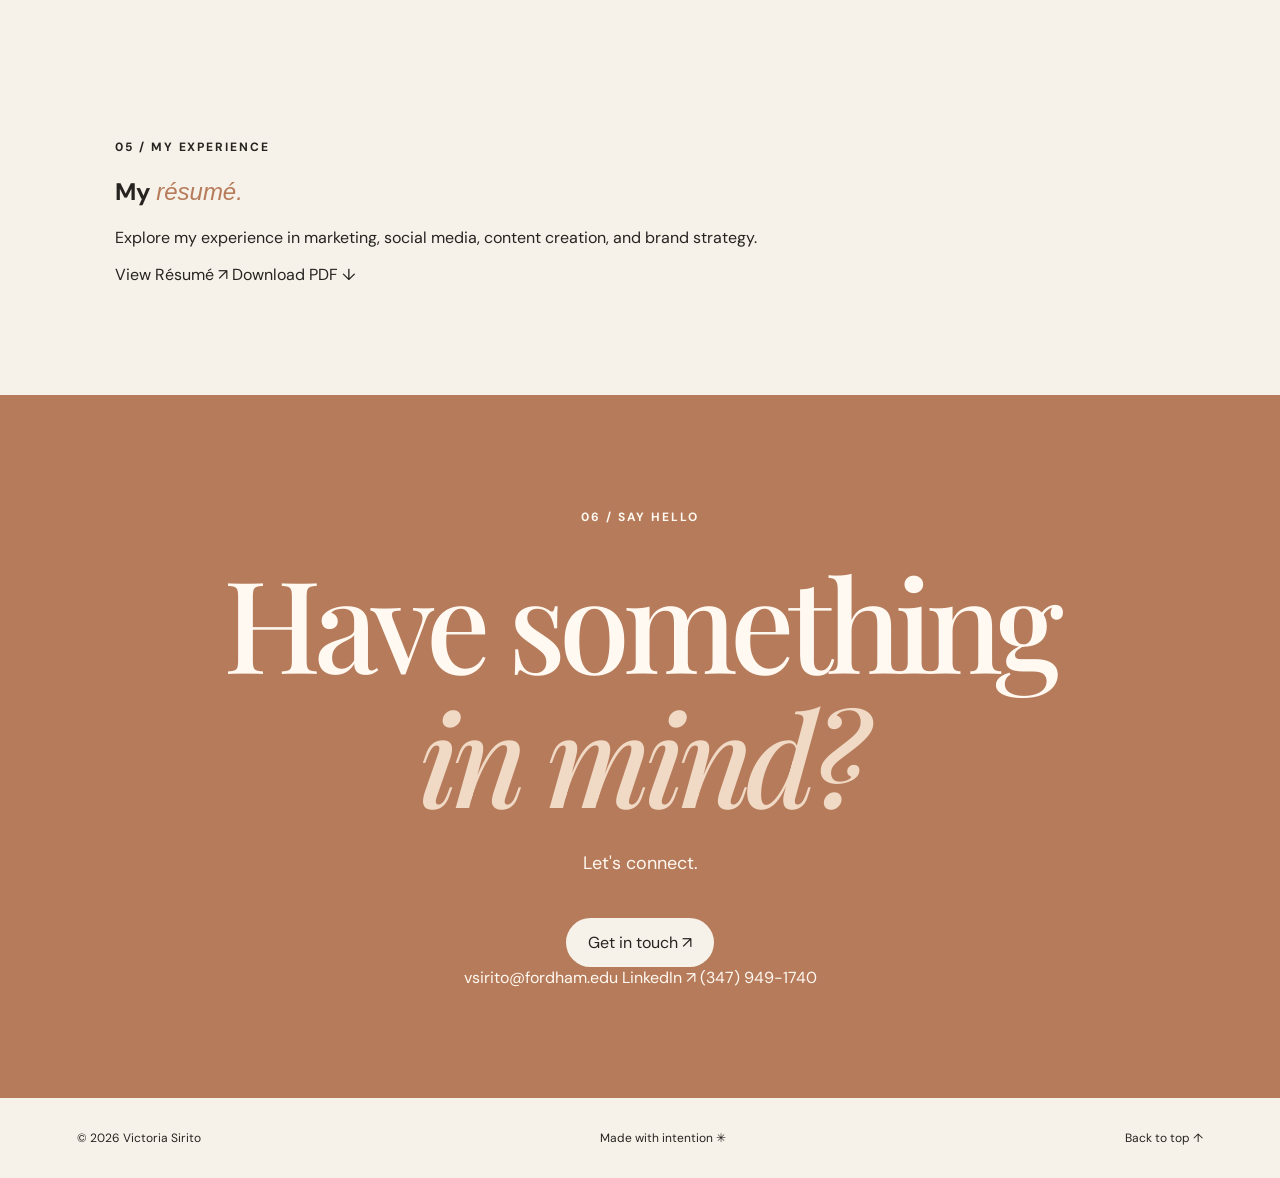
==== commit 25e7da7b: "Update index.html" ====
--- a/index.html
+++ b/index.html
@@ -1,3 +1,4 @@
+
 <!doctype html>
 <html lang="en">
 <head>
@@ -13,48 +14,318 @@
 </head>
 <body>
   <a class="skip-link" href="#main">Skip to content</a>
+
   <header class="site-header">
-    <a class="wordmark" href="#top" aria-label="Victoria Sirito home">VS<span class="dot">.</span></a>
-    <button class="menu-toggle" aria-expanded="false" aria-controls="site-nav" aria-label="Open navigation">Menu <span aria-hidden="true">☰</span></button>
+    <a class="wordmark" href="#top" aria-label="Victoria Sirito home">
+      VS<span class="dot">.</span>
+    </a>
+
+    <button class="menu-toggle" aria-expanded="false"
+      aria-controls="site-nav" aria-label="Open navigation">
+      Menu <span aria-hidden="true">☰</span>
+    </button>
+
     <nav id="site-nav" class="site-nav" aria-label="Main navigation">
-      <a href="#work">Work</a><a href="#about">About</a><a href="#contact">Contact</a>
+      <a href="#work">Work</a>
+      <a href="#case-studies">Case Studies</a>
+      <a href="#about">About</a>
+      <a href="#skills">Skills</a>
+      <a href="#resume">Résumé</a>
       <a class="nav-pill" href="#contact">Let's connect ↗</a>
     </nav>
   </header>
+
   <main id="main">
+
+    <!-- HERO -->
     <section class="hero" id="top">
-      <div class="hero-kicker"><span class="asterisk">✳</span> MARKETING · CONTENT · STORYTELLING</div>
+      <div class="hero-kicker">
+        <span class="asterisk">✳</span>
+        MARKETING · CONTENT · STORYTELLING
+      </div>
+
       <h1>Hello, <em>I'm Victoria.</em></h1>
+
       <div class="hero-bottom">
-        <p>A Fordham University student in the Gabelli School of Business class of 2027 who loves turning ideas into visuals, stories, and experiences that connect.</p>
-        <a class="circle-link" href="#work" aria-label="Explore selected work">↓</a>
-      </div>
-      <div class="hero-decoration" aria-hidden="true">creative<br/>thinking<span>↗</span></div>
-    </section>
+        <p>
+          A Fordham University student in the Gabelli School of
+          Business class of 2027 who loves turning ideas into
+          visuals, stories, and experiences that connect.
+        </p>
+        <a class="circle-link" href="#work"
+          aria-label="Explore selected work">↓</a>
+      </div>
+
+      <div class="hero-decoration" aria-hidden="true">
+        creative<br/>thinking<span>↗</span>
+      </div>
+    </section>
+
+    <!-- SELECTED WORK -->
     <section class="work-section section-pad" id="work">
-      <div class="section-heading"><div><span class="eyebrow">01 / SELECTED WORK</span><h2>Things I've <em>created.</em></h2></div><p>A little bit of strategy, a little bit of storytelling, and a lot of curiosity.</p></div>
+      <div class="section-heading">
+        <div>
+          <span class="eyebrow">01 / SELECTED WORK</span>
+          <h2>Things I've <em>created.</em></h2>
+        </div>
+        <p>
+          A little bit of strategy, a little bit of
+          storytelling, and a lot of curiosity.
+        </p>
+      </div>
+
       <div class="project-grid">
-        <a class="project-card project-large" href="mailto:hello@example.com?subject=Marketing%20campaign%20inquiry" aria-label="Marketing campaigns placeholder project">
-          <div class="project-art art-one"><span class="art-sticker">THE BIG IDEA</span><span class="art-display">Make<br/><i>it</i> matter.</span><span class="art-corner">01 ↗</span></div>
-          <div class="project-meta"><h3>Marketing Campaigns</h3><span>Strategy / Campaigns</span></div>
-        </a>
-        <a class="project-card project-small" href="mailto:hello@example.com?subject=Social%20content%20inquiry" aria-label="Social media placeholder project">
-          <div class="project-art art-three"><div class="phone-shape"><span>your story<br/>starts here.</span><div class="phone-circle">✳</div></div><span class="art-corner">02 ↗</span></div>
-          <div class="project-meta"><h3>Social Media & Content</h3><span>Content / Creative Direction</span></div>
-        </a>
-        <a class="project-card project-large" href="mailto:hello@example.com?subject=Photography%20inquiry" aria-label="Photography placeholder project">
-          <div class="project-art art-four"><div class="photo-frame"><span>LOOK<br/>CLOSER.</span></div><span class="art-corner">03 ↗</span></div>
-          <div class="project-meta"><h3>Photography & Video</h3><span>Photography / Storytelling</span></div>
-        </a>
-      </div>
-      <p class="placeholder-note">These are sample artwork cards. Replace them with your actual project images and links.</p>
-    </section>
+
+        <a class="project-card project-large" href="#case-studies">
+          <div class="project-art art-one">
+            <span class="art-sticker">THE BIG IDEA</span>
+            <span class="art-display">Make<br/><i>it</i> matter.</span>
+            <span class="art-corner">01 ↗</span>
+          </div>
+          <div class="project-meta">
+            <h3>Marketing Campaigns</h3>
+            <span>Strategy / Campaigns</span>
+          </div>
+        </a>
+
+        <a class="project-card project-small" href="#case-studies">
+          <div class="project-art art-three">
+            <div class="phone-shape">
+              <span>your story<br/>starts here.</span>
+              <div class="phone-circle">✳</div>
+            </div>
+            <span class="art-corner">02 ↗</span>
+          </div>
+          <div class="project-meta">
+            <h3>Social Media & Content</h3>
+            <span>Content / Creative Direction</span>
+          </div>
+        </a>
+
+        <a class="project-card project-large" href="#contact">
+          <div class="project-art art-four">
+            <div class="photo-frame">
+              <span>LOOK<br/>CLOSER.</span>
+            </div>
+            <span class="art-corner">03 ↗</span>
+          </div>
+          <div class="project-meta">
+            <h3>Photography & Video</h3>
+            <span>Photography / Storytelling</span>
+          </div>
+        </a>
+
+      </div>
+    </section>
+
+    <!-- CASE STUDIES -->
+    <section class="case-studies-section section-pad" id="case-studies">
+      <span class="eyebrow">02 / BEHIND THE WORK</span>
+      <h2>Ideas into <em>impact.</em></h2>
+      <p class="section-intro">
+        A closer look at the projects, creative decisions,
+        and results behind my marketing experience.
+      </p>
+
+      <div class="case-grid">
+
+        <article class="case-card">
+          <span class="case-number">01 / SOCIAL MEDIA MARKETING</span>
+          <h3>Michelangelo's Restaurant & Bar</h3>
+          <p>
+            Creating and managing social media content,
+            Instagram advertising, and digital campaigns
+            for a Bronx-based restaurant.
+          </p>
+          <div class="case-stat">
+            <strong>20.6%</strong>
+            <span>Instagram follower growth in 90 days</span>
+          </div>
+          <p>
+            Gained 451 net followers and managed Instagram
+            ad campaigns generating over 16,000 views,
+            4,500 engagements, and 979 link clicks.
+          </p>
+        </article>
+
+        <article class="case-card">
+          <span class="case-number">02 / CONTENT CREATION</span>
+          <h3>Fordham Alumni Relations</h3>
+          <p>
+            Creating digital content, event photography,
+            videography, and social media coverage
+            connecting Fordham alumni with the university.
+          </p>
+          <div class="case-stat">
+            <strong>207K+</strong>
+            <span>Campaign views</span>
+          </div>
+          <p>
+            Created 55 Instagram posts and contributed to
+            campaigns generating 4,900 interactions and
+            26.7% growth in accounts reached.
+          </p>
+        </article>
+
+        <article class="case-card">
+          <span class="case-number">03 / BRAND DESIGN</span>
+          <h3>The Concilio</h3>
+          <p>
+            Supporting an organization-wide rebranding
+            initiative through consistent visual design
+            and educational materials.
+          </p>
+          <div class="case-stat">
+            <strong>30+</strong>
+            <span>Presentations and resources redesigned</span>
+          </div>
+          <p>
+            Developed a consistent template system
+            that reduced design time for new materials
+            by approximately half.
+          </p>
+        </article>
+
+      </div>
+    </section>
+
+    <!-- ABOUT -->
     <section class="about-section section-pad" id="about">
-      <span class="eyebrow">02 / A LITTLE ABOUT ME</span>
-      <div class="about-layout"><div class="about-graphic" aria-hidden="true"><span>curious<br/>by nature.</span><span class="graphic-star">✳</span></div><div class="about-copy"><h2>Always curious.<br/><em>Forever creating.</em></h2><p>Hi, I'm Vicky!</p><p>I'm a marketing student at Fordham University with a love for all things creative, from photography and content creation to social media and brand strategy.</p><p>I've always been drawn to the way brands tell stories, connect with people, and turn simple ideas into something memorable. Whether I'm behind a camera, developing a campaign, or brainstorming my next project, I love finding new ways to bring ideas to life.</p><p>This is my little corner of the internet, where I get to share what I've created, what I've learned, and everything in between.</p><a class="text-link" href="#contact">Get to know me ↗</a></div></div>
-    </section>
-    <section class="contact-section section-pad" id="contact"><span class="eyebrow">03 / SAY HELLO</span><h2>Have something<br/><em>in mind?</em></h2><p>Let's connect</p><a class="contact-button" href="mailto:hello@example.com">Get in touch ↗</a><p class="contact-note">Replace hello@example.com with your email in index.html.</p></section>
+      <span class="eyebrow">03 / A LITTLE ABOUT ME</span>
+
+      <div class="about-layout">
+        <div class="about-graphic" aria-hidden="true">
+          <span>curious<br/>by nature.</span>
+          <span class="graphic-star">✳</span>
+        </div>
+
+        <div class="about-copy">
+          <h2>Always curious.<br/><em>Forever creating.</em></h2>
+          <p>Hi, I'm Vicky!</p>
+          <p>
+            I'm a marketing student at Fordham University
+            with a love for all things creative, from
+            photography and content creation to social
+            media and brand strategy.
+          </p>
+          <p>
+            I've always been drawn to the way brands tell
+            stories, connect with people, and turn simple
+            ideas into something memorable. Whether I'm
+            behind a camera, developing a campaign, or
+            brainstorming my next project, I love finding
+            new ways to bring ideas to life.
+          </p>
+          <p>
+            This is my little corner of the internet,
+            where I get to share what I've created,
+            what I've learned, and everything in between.
+          </p>
+          <a class="text-link" href="#contact">Get to know me ↗</a>
+        </div>
+      </div>
+    </section>
+
+    <!-- SKILLS -->
+    <section class="skills-section section-pad" id="skills">
+      <span class="eyebrow">04 / WHAT I BRING TO THE TABLE</span>
+      <h2>Skills & <em>tools.</em></h2>
+      <p class="section-intro">
+        A combination of creative thinking, marketing
+        strategy, and hands-on content production.
+      </p>
+
+      <div class="skills-grid">
+        <div class="skill-group">
+          <h3>Marketing & Strategy</h3>
+          <p>
+            Social Media Marketing · Content Strategy ·
+            Marketing Research · Campaign Planning ·
+            Community Management
+          </p>
+        </div>
+
+        <div class="skill-group">
+          <h3>Creative & Design</h3>
+          <p>
+            Photography · Videography · Short-Form Video ·
+            Adobe Photoshop · Adobe Lightroom · Canva
+          </p>
+        </div>
+
+        <div class="skill-group">
+          <h3>Platforms & Analytics</h3>
+          <p>
+            Sprout · Hootsuite · Metricool ·
+            YouTube Studio · Beehiiv · Microsoft Excel
+          </p>
+        </div>
+
+        <div class="skill-group">
+          <h3>Web & Communication</h3>
+          <p>
+            Terminal4 · Siteimprove · PowerPoint ·
+            English & Spanish
+          </p>
+        </div>
+      </div>
+    </section>
+
+    <!-- RESUME -->
+    <section class="resume-section section-pad" id="resume">
+      <span class="eyebrow">05 / MY EXPERIENCE</span>
+      <h2>My <em>résumé.</em></h2>
+      <p>
+        Explore my experience in marketing, social media,
+        content creation, and brand strategy.
+      </p>
+
+      <div class="resume-buttons">
+        <a class="resume-btn primary"
+           href="Resume%20-%20Victoria%20Sirito.docx%20%281%29.pdf"
+           target="_blank"
+           rel="noopener noreferrer">
+          View Résumé ↗
+        </a>
+
+        <a class="resume-btn secondary"
+           href="Resume%20-%20Victoria%20Sirito.docx%20%281%29.pdf"
+           download>
+          Download PDF ↓
+        </a>
+      </div>
+    </section>
+
+    <!-- CONTACT -->
+    <section class="contact-section section-pad" id="contact">
+      <span class="eyebrow">06 / SAY HELLO</span>
+      <h2>Have something<br/><em>in mind?</em></h2>
+      <p>Let's connect.</p>
+
+      <a class="contact-button" href="mailto:vsirito@fordham.edu">
+        Get in touch ↗
+      </a>
+
+      <div class="contact-details">
+        <a href="mailto:vsirito@fordham.edu">
+          vsirito@fordham.edu
+        </a>
+        <a href="https://www.linkedin.com/in/victoria-sirito/"
+           target="_blank" rel="noopener noreferrer">
+          LinkedIn ↗
+        </a>
+        <a href="tel:+13479491740">
+          (347) 949-1740
+        </a>
+      </div>
+    </section>
+
   </main>
-  <footer class="site-footer"><span>© <span id="year">2026</span> Victoria Sirito</span><span>Made with intention ✳</span><a href="#top">Back to top ↑</a></footer>
+
+  <footer class="site-footer">
+    <span>© <span id="year">2026</span> Victoria Sirito</span>
+    <span>Made with intention ✳</span>
+    <a href="#top">Back to top ↑</a>
+  </footer>
 </body>
 </html>
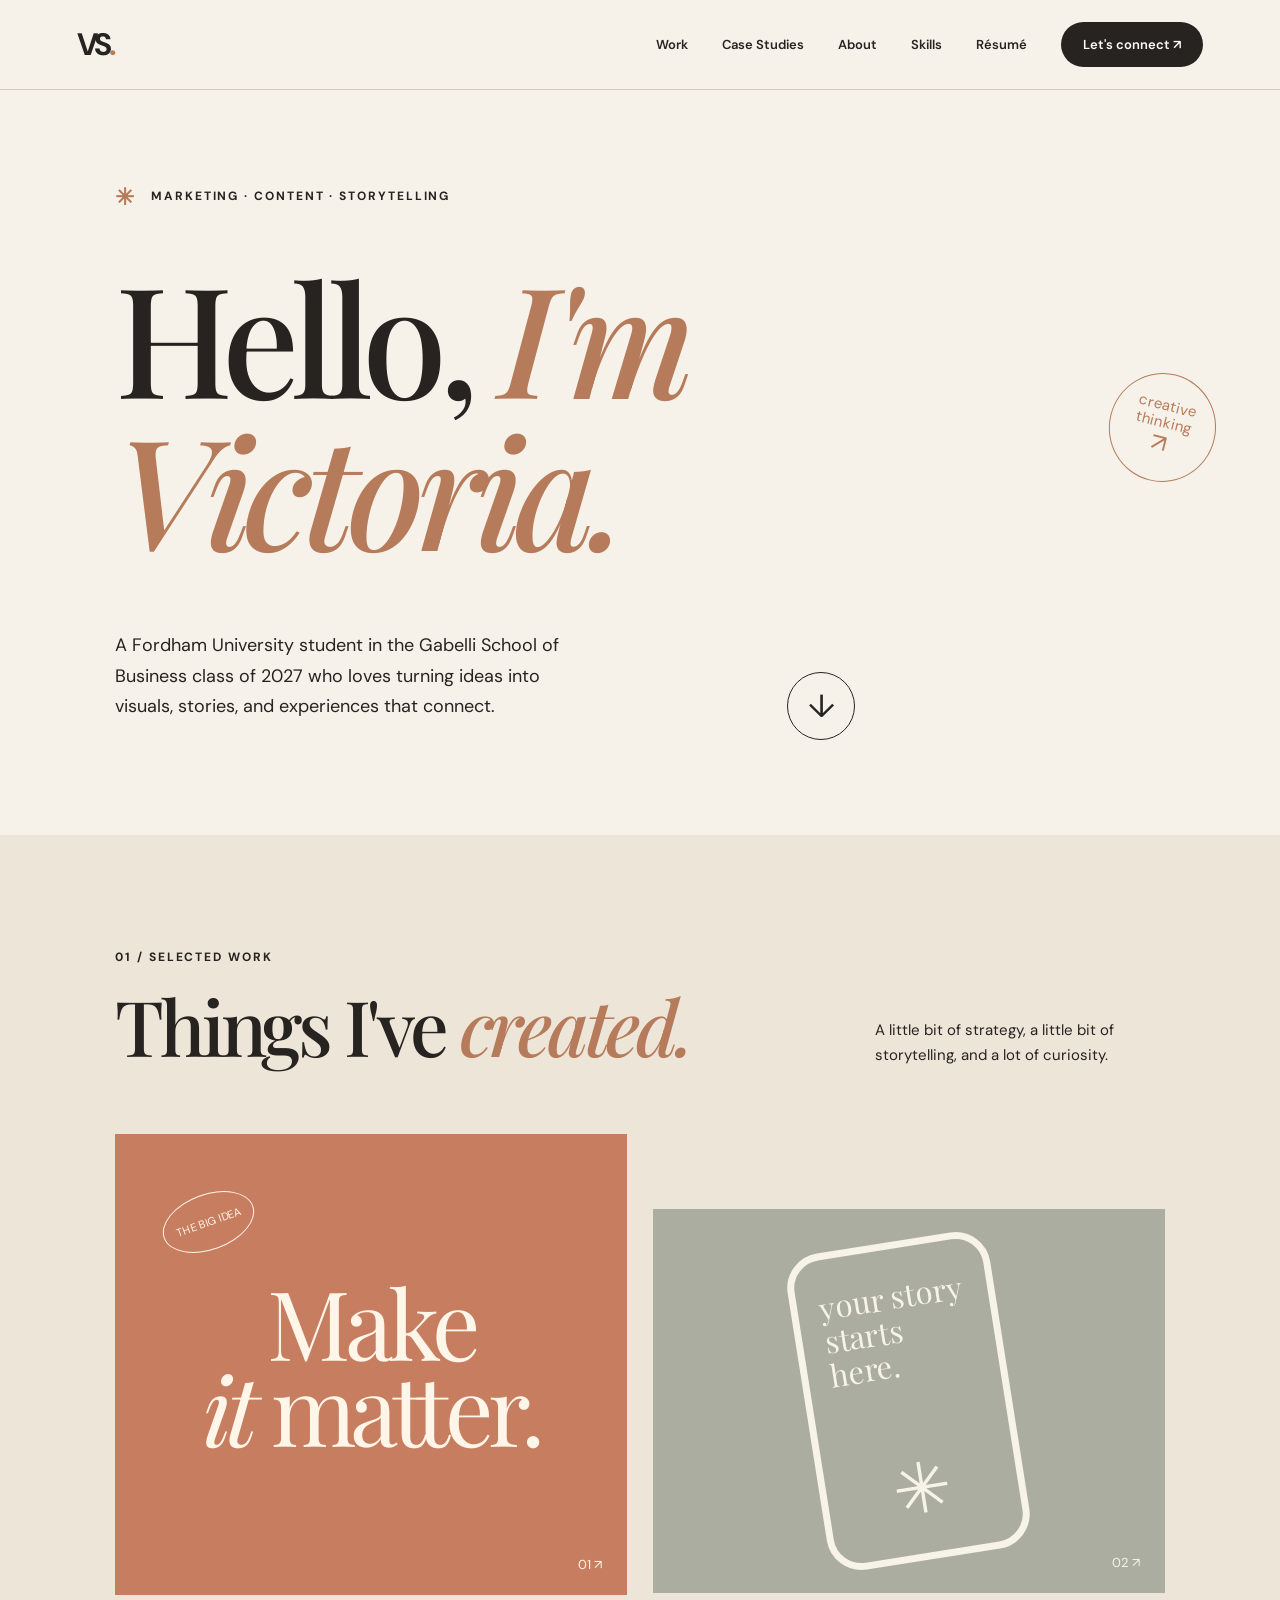
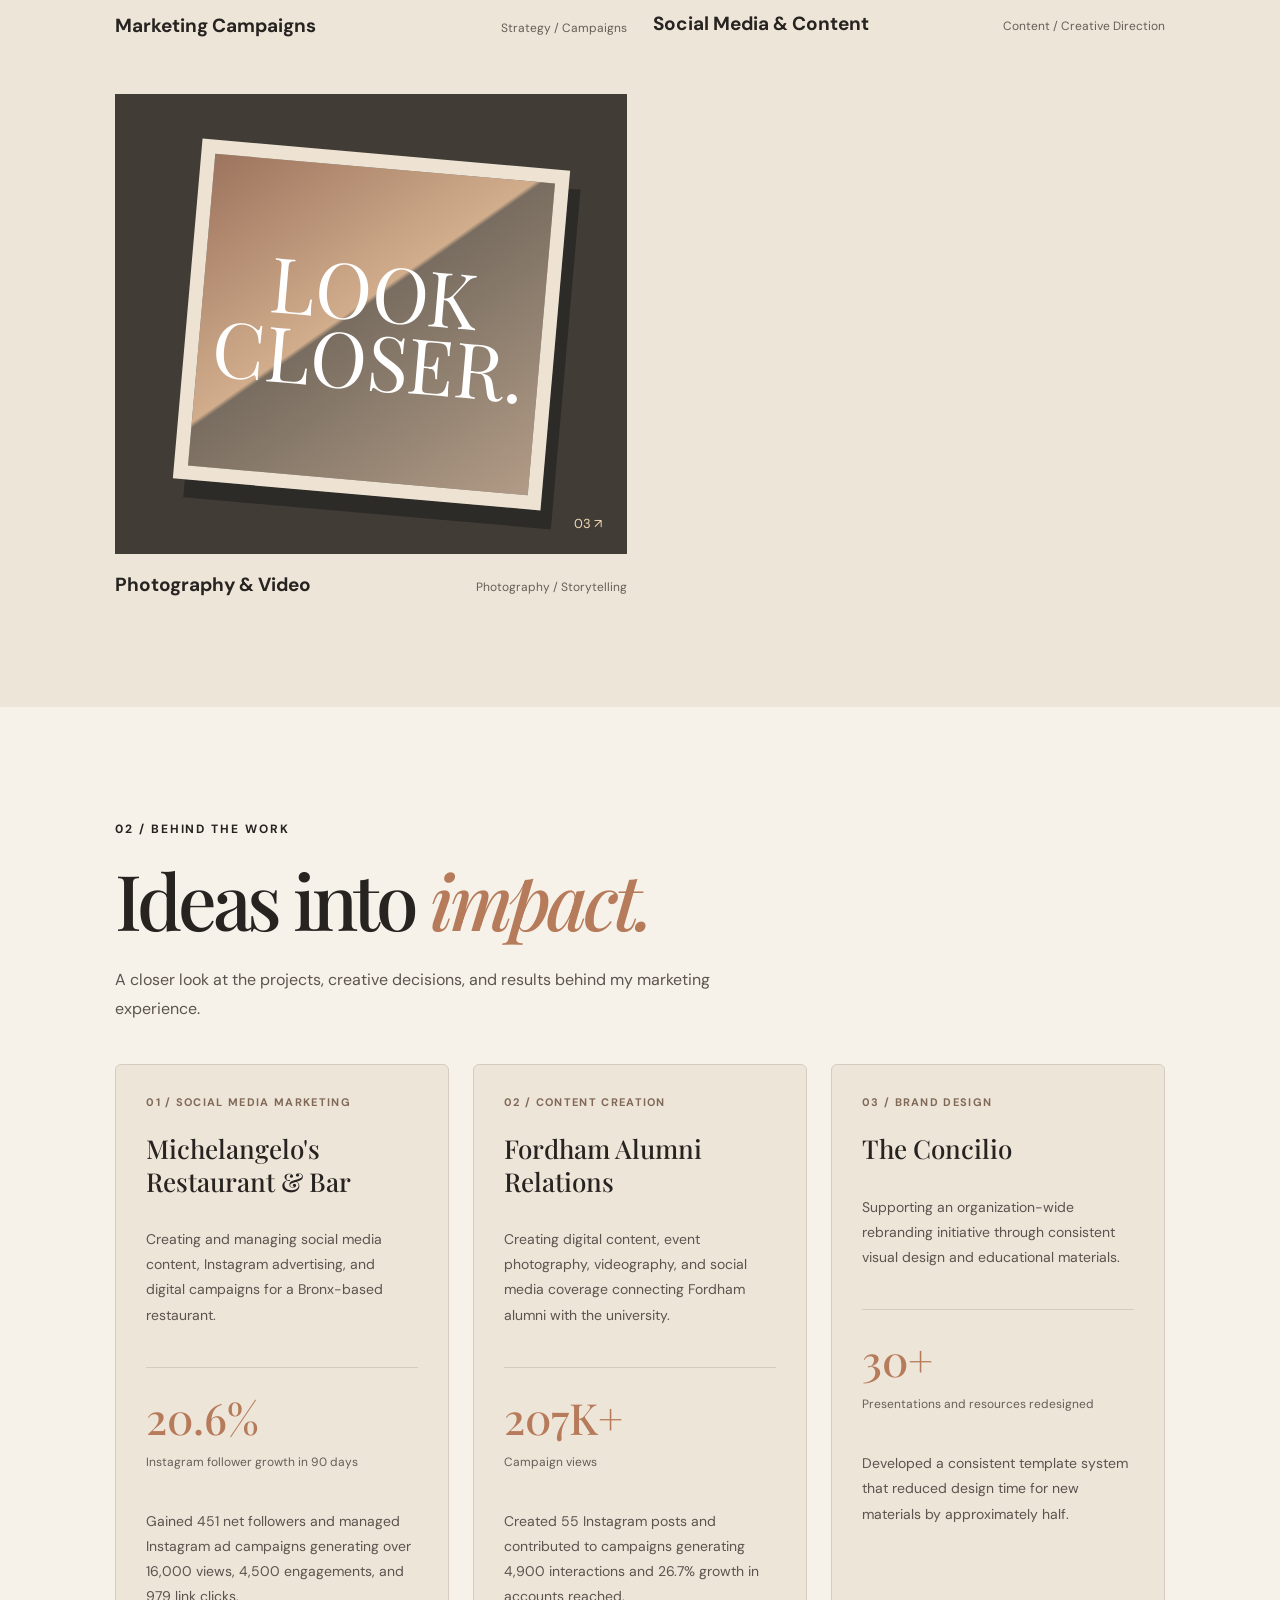
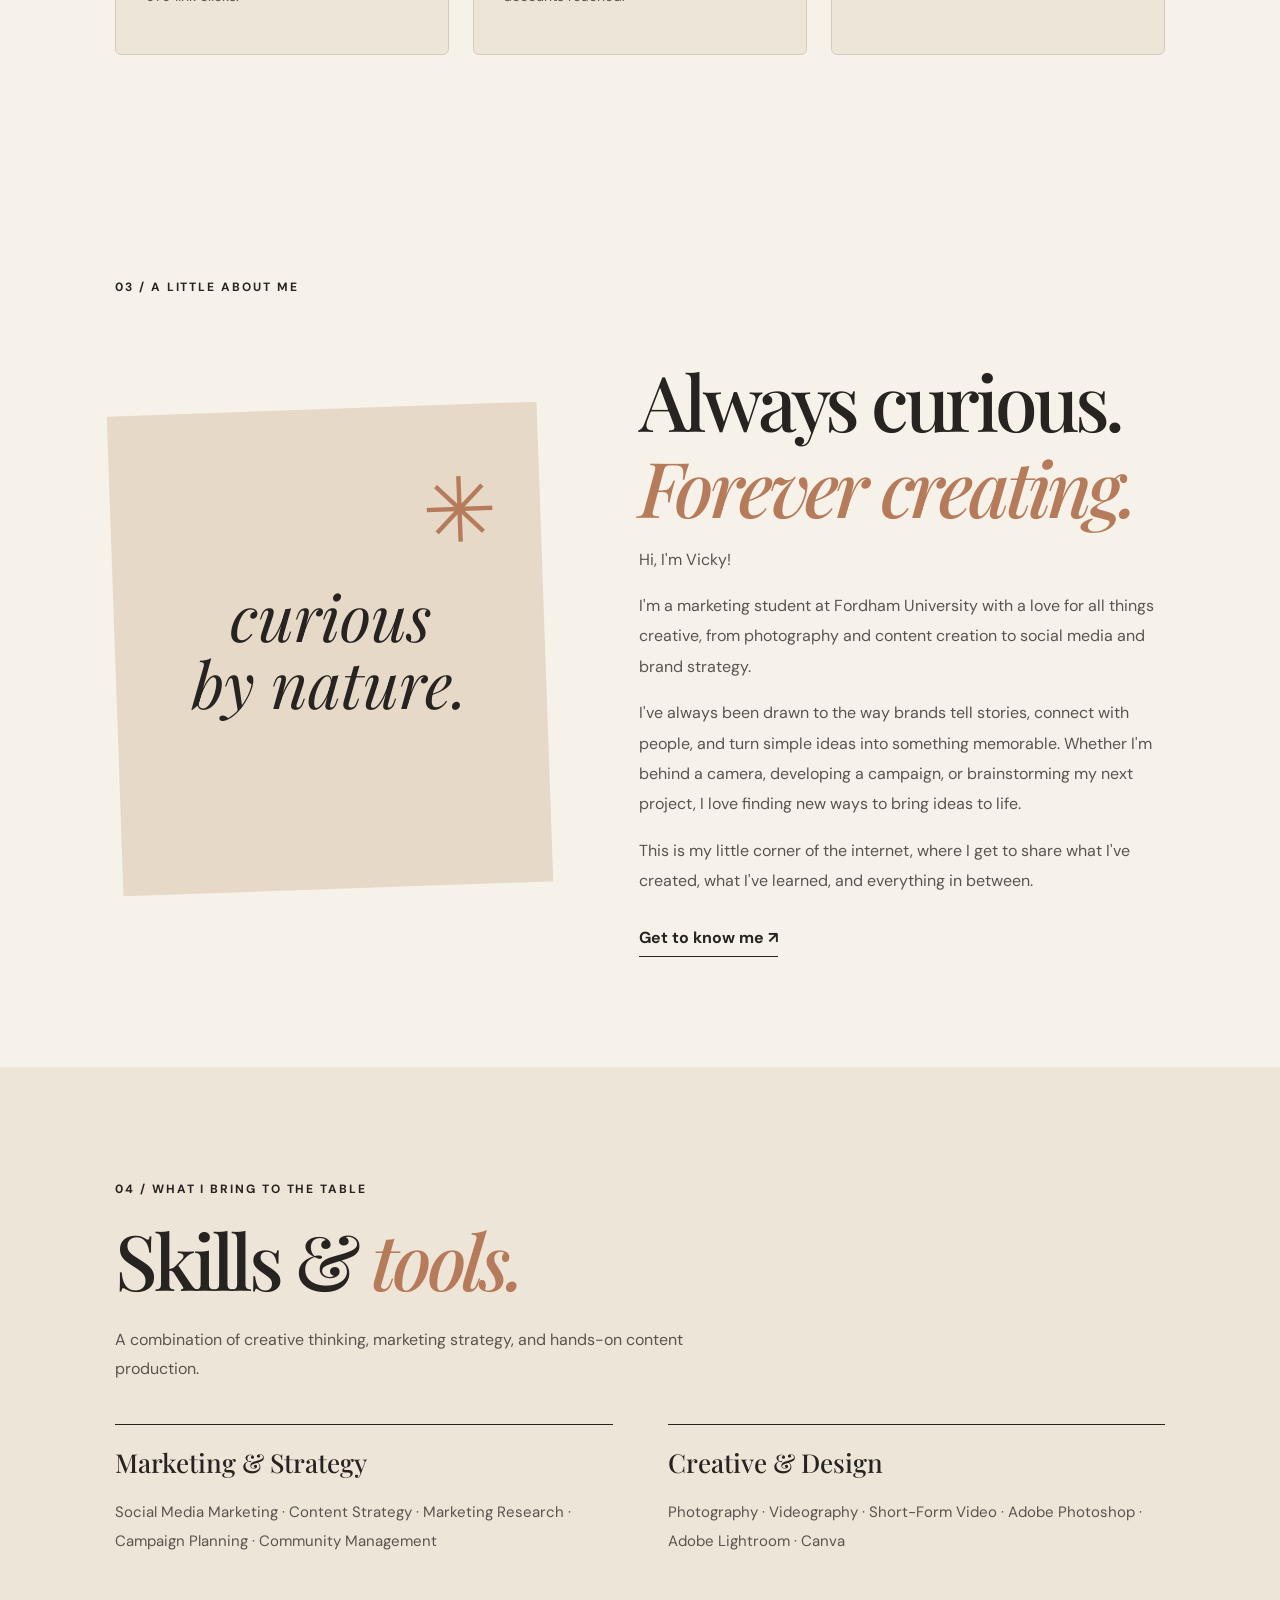
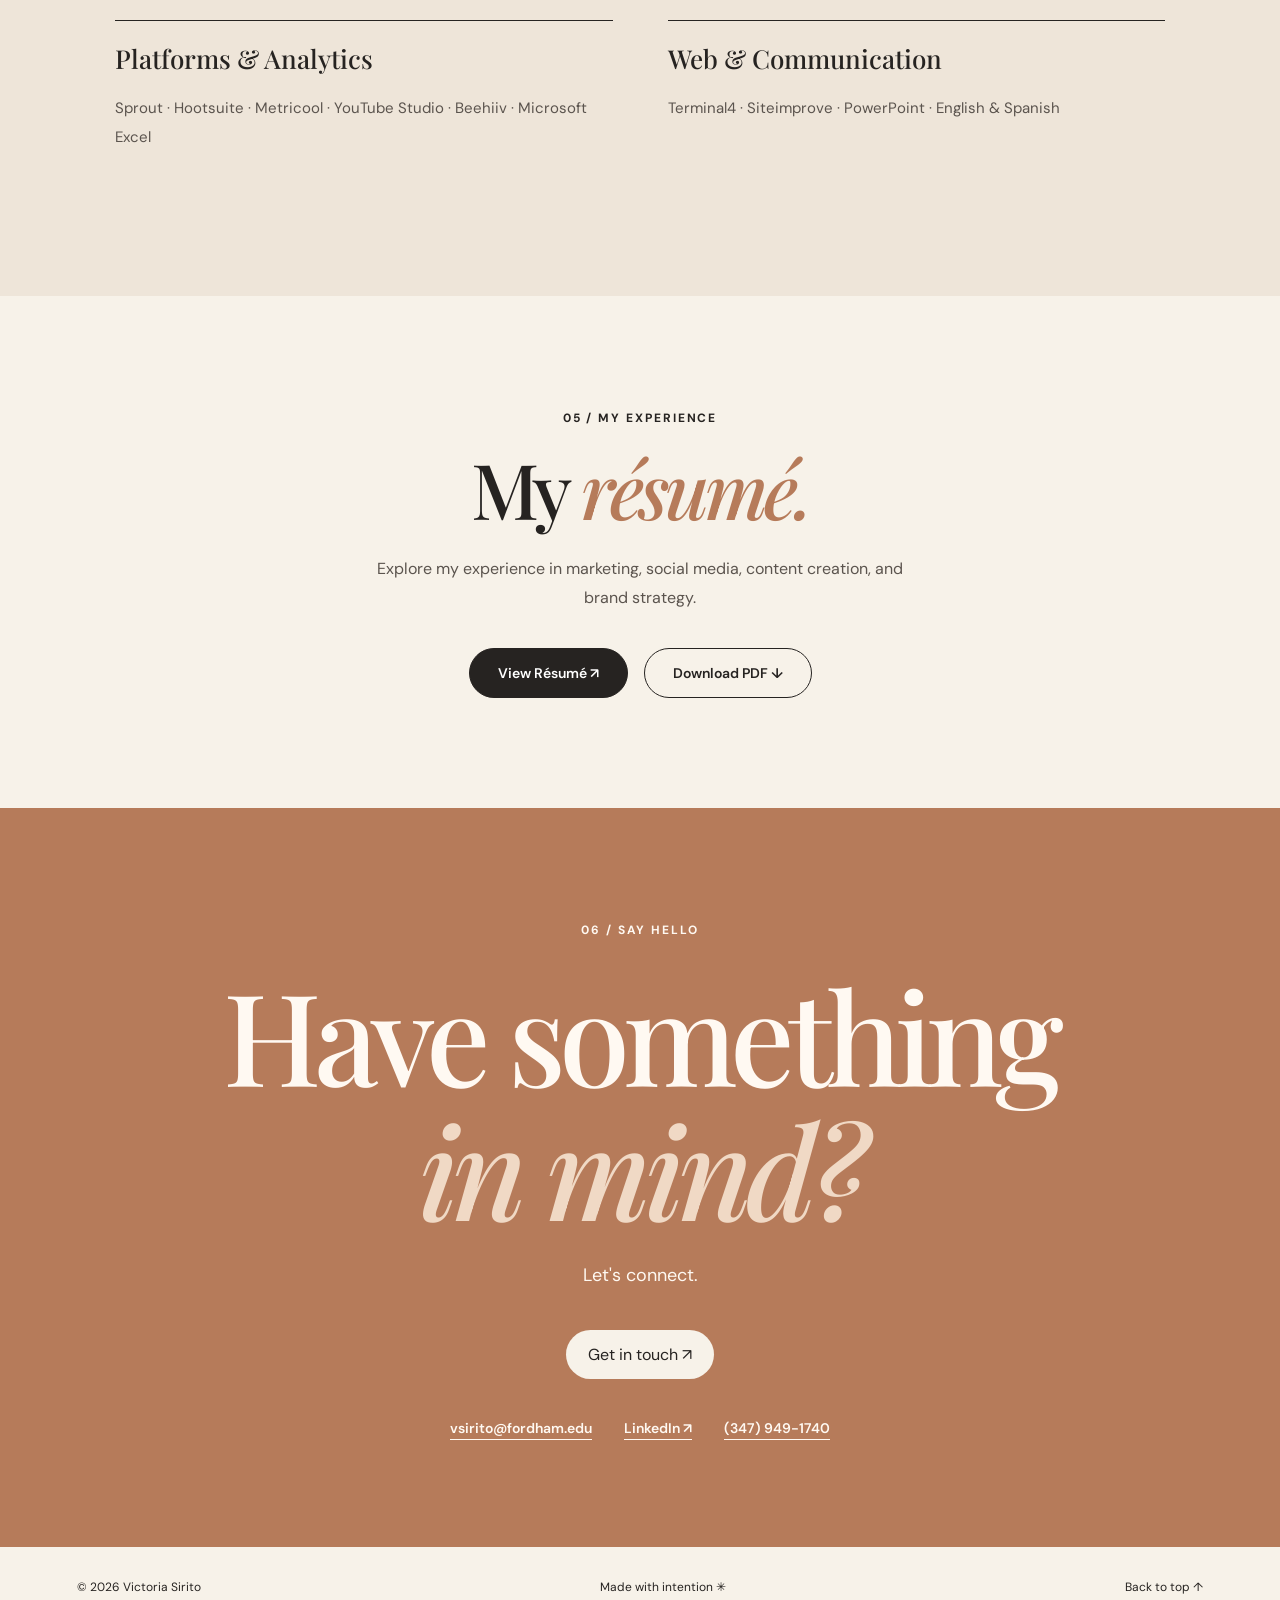
==== commit 2f27600e: "Update index.html" ====
--- a/index.html
+++ b/index.html
@@ -128,7 +128,8 @@
       </p>
 
       <div class="case-grid">
-
+        
+<a href="michaelangelos.html" class="case-card-link">
         <article class="case-card">
           <span class="case-number">01 / SOCIAL MEDIA MARKETING</span>
           <h3>Michelangelo's Restaurant & Bar</h3>
@@ -147,6 +148,7 @@
             4,500 engagements, and 979 link clicks.
           </p>
         </article>
+  </a>
 
         <article class="case-card">
           <span class="case-number">02 / CONTENT CREATION</span>
--- a/styles.css
+++ b/styles.css
@@ -1 +1,403 @@
 :root{--cream:#F7F2E9;--ink:#262321;--clay:#B67B5A;--sand:#E6D9C8;--line:#d6cbbf}*{box-sizing:border-box}html{scroll-behavior:smooth}body{margin:0;background:var(--cream);color:var(--ink);font-family:'DM Sans',sans-serif}a{color:inherit;text-decoration:none}button{font:inherit}::selection{background:var(--clay);color:white}.skip-link{position:absolute;top:-60px;left:10px;background:white;padding:10px;z-index:20}.skip-link:focus{top:10px}.site-header{height:90px;display:flex;justify-content:space-between;align-items:center;padding:0 clamp(24px,6vw,110px);border-bottom:1px solid var(--line);position:relative;z-index:5}.wordmark{font-size:31px;font-weight:700;letter-spacing:-.09em}.dot{color:var(--clay)}.site-nav{display:flex;align-items:center;gap:34px;font-size:13px;font-weight:600}.site-nav a:not(.nav-pill):hover,.text-link:hover{color:var(--clay)}.nav-pill,.contact-button{background:var(--ink);color:white;padding:14px 22px;border-radius:99px;transition:background .2s,transform .2s}.nav-pill:hover,.contact-button:hover{background:var(--clay);transform:translateY(-2px)}.menu-toggle{display:none}.hero{min-height:690px;padding:92px clamp(24px,9vw,150px) 95px;position:relative;overflow:hidden}.hero-kicker,.eyebrow{font-size:12px;font-weight:700;letter-spacing:.16em}.asterisk{color:var(--clay);font-size:23px;vertical-align:middle;margin-right:10px}.hero h1,.section-heading h2,.about-copy h2,.contact-section h2{font-family:'Playfair Display',Georgia,serif;font-weight:500;letter-spacing:-.055em}.hero h1{font-size:clamp(75px,12vw,180px);line-height:.99;margin:48px 0 48px;position:relative;z-index:1}.hero h1 em,h2 em{font-weight:500;color:var(--clay)}.hero-bottom{display:flex;justify-content:space-between;align-items:end;max-width:740px;gap:20px}.hero-bottom p{font-size:18px;line-height:1.7;max-width:480px}.circle-link{border:1px solid var(--ink);width:68px;height:68px;border-radius:50%;display:grid;place-items:center;font-size:32px;flex-shrink:0;transition:background .2s,color .2s}.circle-link:hover{background:var(--ink);color:white}.hero-decoration{position:absolute;right:5%;top:38%;font-size:15px;line-height:1.1;transform:rotate(14deg);color:var(--clay);border:1px solid var(--clay);padding:23px;border-radius:50%;text-align:center}.hero-decoration span{display:block;font-size:25px}.section-pad{padding:110px clamp(24px,9vw,150px)}.work-section{background:#eee5d9}.section-heading{display:flex;justify-content:space-between;align-items:end;gap:40px;margin-bottom:50px}.section-heading h2,.about-copy h2{font-size:clamp(44px,6vw,83px);line-height:1.12;margin:16px 0}.section-heading>p{max-width:290px;font-size:15px;line-height:1.7}.project-grid{display:grid;grid-template-columns:1fr 1fr;gap:56px 26px;align-items:start}.project-card{min-width:0;display:block}.project-small{padding-top:75px}.project-art{height:clamp(270px,36vw,520px);position:relative;overflow:hidden;display:flex;align-items:center;justify-content:center;transition:transform .35s}.project-small .project-art{height:clamp(270px,30vw,430px)}.project-card:hover .project-art{transform:translateY(-6px)}.art-one{background:#c77e60;color:#fff6e9}.art-two{background:#e7d5c4;color:#43352e}.art-three{background:#aaada0;color:#f8f3e8}.art-four{background:#413d36;color:#f1d6b5}.art-display{font-family:'Playfair Display',serif;font-size:clamp(52px,7.5vw,112px);line-height:.9;letter-spacing:-.06em;text-align:center}.art-two .art-display{font-size:clamp(50px,6vw,92px)}.art-sticker{position:absolute;top:13%;left:9%;border:1px solid currentColor;border-radius:50%;padding:20px 13px;font-size:11px;transform:rotate(-20deg)}.art-mini{position:absolute;top:12%;left:10%;font-size:11px;letter-spacing:.2em}.art-corner{position:absolute;bottom:22px;right:25px;font-size:13px}.phone-shape{border:7px solid #f8f3e8;border-radius:35px;width:205px;height:320px;display:flex;flex-direction:column;justify-content:space-between;padding:30px 22px;transform:rotate(-9deg);font-family:'Playfair Display',serif;font-size:31px;line-height:1.1}.phone-circle{font-size:70px;text-align:center}.photo-frame{width:72%;height:74%;border:14px solid #eee3d3;background:linear-gradient(140deg,#9d745e 0%,#d1ad8c 45%,#786d60 46%,#b29b86 100%);display:grid;place-items:center;transform:rotate(5deg);box-shadow:12px 18px 0 #2d2b28}.photo-frame span{font-size:clamp(36px,6vw,85px);line-height:.9;font-family:'Playfair Display',serif;text-align:center;color:white}.project-meta{display:flex;justify-content:space-between;gap:15px;align-items:baseline;padding-top:18px}.project-meta h3{margin:0;font-size:19px}.project-meta span{font-size:12px;color:#665d56;text-align:right}.placeholder-note,.contact-note{font-size:12px;color:#746c65;margin-top:30px}.about-layout{display:grid;grid-template-columns:.9fr 1.1fr;gap:9%;align-items:center;margin-top:45px}.about-graphic{min-height:480px;background:var(--sand);position:relative;display:flex;align-items:center;justify-content:center;transform:rotate(-2deg)}.about-graphic>span:first-child{font:italic 64px/1.05 'Playfair Display',serif;text-align:center;transform:rotate(2deg)}.graphic-star{position:absolute;top:10%;right:10%;font-size:90px;color:var(--clay)}.about-copy p{max-width:540px;line-height:1.9;color:#5b544e}.text-link{display:inline-block;margin-top:15px;border-bottom:1px solid currentColor;padding-bottom:8px;font-weight:700}.contact-section{text-align:center;background:var(--clay);color:#fff9f2}.contact-section h2{font-size:clamp(65px,10vw,140px);line-height:1.05;margin:28px 0}.contact-section h2 em{color:#f0d9c5}.contact-section>p{font-size:18px}.contact-button{display:inline-block;margin-top:25px;background:var(--cream);color:var(--ink)}.contact-section .contact-note{color:#fff2e6;font-size:12px}.site-footer{padding:32px clamp(24px,6vw,110px);display:flex;justify-content:space-between;gap:20px;font-size:12px}.site-footer a:hover{color:var(--clay)}@media(max-width:800px){.site-header{height:75px}.menu-toggle{display:block;border:0;background:none;cursor:pointer}.site-nav{display:none;position:absolute;top:75px;left:0;right:0;background:var(--cream);padding:25px;flex-direction:column;align-items:stretch;border-bottom:1px solid var(--line)}.site-nav.open{display:flex}.hero{min-height:auto;padding-top:80px;padding-bottom:100px}.hero h1{font-size:clamp(67px,13vw,110px)}.hero-decoration{display:none}.section-pad{padding-top:75px;padding-bottom:75px}.section-heading{display:block}.project-grid{gap:35px 18px}.project-small{padding-top:35px}.project-meta{display:block}.project-meta span{display:block;text-align:left;margin-top:6px}.about-layout{grid-template-columns:1fr}.about-graphic{min-height:330px}.site-footer{flex-wrap:wrap}}@media(max-width:540px){.hero h1{font-size:clamp(60px,15vw,82px)}.hero-bottom p{font-size:15px}.circle-link{width:54px;height:54px}.project-grid{grid-template-columns:1fr}.project-small{padding-top:0}.project-art,.project-small .project-art{height:370px}.art-display{font-size:75px}.about-graphic>span:first-child{font-size:52px}.site-footer{flex-direction:column}.contact-section h2{font-size:65px}}@media(prefers-reduced-motion:reduce){html{scroll-behavior:auto}*,*:before,*:after{transition:none!important;animation:none!important}}
+
+/* ===================================
+   NEW PORTFOLIO SECTIONS
+   =================================== */
+
+/* Section headings */
+.case-studies-section h2,
+.skills-section h2,
+.resume-section h2 {
+  font-family: 'Playfair Display', Georgia, serif;
+  font-size: clamp(44px, 6vw, 83px);
+  font-weight: 500;
+  letter-spacing: -0.055em;
+  line-height: 1.12;
+  margin: 18px 0 24px;
+}
+
+.section-intro {
+  max-width: 650px;
+  line-height: 1.8;
+  color: #5b544e;
+  margin-bottom: 45px;
+}
+
+.case-studies-section,
+.skills-section,
+.resume-section {
+  scroll-margin-top: 90px;
+}
+
+/* CASE STUDIES */
+.case-studies-section {
+  background: var(--cream);
+}
+
+.case-grid {
+  display: grid;
+  grid-template-columns: repeat(3, minmax(0, 1fr));
+  gap: 24px;
+  margin-top: 40px;
+}
+
+.case-card {
+  background: #eee5d9;
+  border: 1px solid var(--line);
+  border-radius: 6px;
+  padding: 32px;
+  display: flex;
+  flex-direction: column;
+}
+
+.case-number {
+  color: #806957;
+  font-size: 11px;
+  font-weight: 700;
+  letter-spacing: 0.12em;
+}
+
+.case-card h3 {
+  font-family: 'Playfair Display', Georgia, serif;
+  font-size: 27px;
+  font-weight: 500;
+  line-height: 1.25;
+  margin: 24px 0 15px;
+}
+
+.case-card p {
+  color: #5b544e;
+  font-size: 14px;
+  line-height: 1.8;
+}
+
+.case-stat {
+  display: flex;
+  flex-direction: column;
+  gap: 7px;
+  border-top: 1px solid var(--line);
+  padding-top: 20px;
+  margin: 24px 0 12px;
+}
+
+.case-stat strong {
+  font-family: 'Playfair Display', Georgia, serif;
+  font-size: 43px;
+  font-weight: 500;
+  color: var(--clay);
+}
+
+.case-stat span {
+  font-size: 12px;
+  color: #665d56;
+}
+
+/* SKILLS & TOOLS */
+.skills-section {
+  background: #eee5d9;
+}
+
+.skills-grid {
+  display: grid;
+  grid-template-columns: repeat(2, minmax(0, 1fr));
+  gap: 30px 55px;
+  margin-top: 45px;
+}
+
+.skill-group {
+  padding: 20px 0;
+  border-top: 1px solid var(--ink);
+}
+
+.skill-group h3 {
+  font-family: 'Playfair Display', Georgia, serif;
+  font-size: 26px;
+  font-weight: 500;
+  margin: 0 0 18px;
+}
+
+.skill-group p {
+  font-size: 15px;
+  color: #5b544e;
+  line-height: 2;
+}
+
+/* RESUME */
+.resume-section {
+  background: var(--cream);
+  text-align: center;
+}
+
+.resume-section > p {
+  max-width: 550px;
+  margin: 0 auto 35px;
+  line-height: 1.8;
+  color: #5b544e;
+}
+
+.resume-buttons {
+  display: flex;
+  justify-content: center;
+  gap: 16px;
+  flex-wrap: wrap;
+}
+
+.resume-btn {
+  display: inline-block;
+  padding: 15px 28px;
+  border: 1px solid var(--ink);
+  border-radius: 99px;
+  font-size: 14px;
+  font-weight: 600;
+  text-decoration: none;
+  transition: background .2s, transform .2s;
+}
+
+.resume-btn.primary {
+  background: var(--ink);
+  color: white;
+}
+
+.resume-btn.secondary {
+  background: transparent;
+  color: var(--ink);
+}
+
+.resume-btn:hover {
+  transform: translateY(-3px);
+}
+
+.resume-btn.primary:hover {
+  background: var(--clay);
+  border-color: var(--clay);
+}
+
+.resume-btn.secondary:hover {
+  background: var(--sand);
+}
+
+/* CONTACT LINKS */
+.contact-details {
+  display: flex;
+  justify-content: center;
+  flex-wrap: wrap;
+  gap: 18px 32px;
+  margin-top: 40px;
+}
+
+.contact-details a {
+  font-size: 14px;
+  font-weight: 600;
+  color: #fff9f2;
+  text-decoration: underline;
+  text-underline-offset: 6px;
+  overflow-wrap: anywhere;
+}
+
+.contact-details a:hover {
+  color: var(--ink);
+}
+
+/* RESPONSIVE LAYOUT */
+@media (max-width: 1050px) {
+  .site-nav {
+    gap: 16px;
+    font-size: 12px;
+  }
+}
+
+@media (max-width: 900px) {
+  .case-grid {
+    grid-template-columns: 1fr;
+  }
+}
+
+@media (max-width: 800px) {
+  .skills-grid {
+    grid-template-columns: 1fr;
+    gap: 16px;
+  }
+
+  .contact-details {
+    flex-direction: column;
+    align-items: center;
+  }
+}
+
+
+
+/* NEW PORTFOLIO SECTION STYLING */
+
+.case-studies-section h2,
+.skills-section h2,
+.resume-section h2 {
+  font-family: 'Playfair Display', Georgia, serif;
+  font-size: clamp(44px, 6vw, 83px);
+  font-weight: 500;
+  letter-spacing: -.055em;
+  margin: 18px 0 24px;
+}
+
+.section-intro {
+  max-width: 650px;
+  line-height: 1.8;
+  margin-bottom: 40px;
+}
+
+.case-studies-section {
+  background: var(--cream);
+}
+
+.case-grid {
+  display: grid;
+  grid-template-columns: repeat(3, minmax(0, 1fr));
+  gap: 24px;
+}
+
+.case-card {
+  background: #eee5d9;
+  border: 1px solid var(--line);
+  border-radius: 6px;
+  padding: 30px;
+  min-width: 0;
+}
+
+.case-number {
+  font-size: 11px;
+  font-weight: 700;
+  letter-spacing: .12em;
+  color: #806957;
+}
+
+.case-card h3 {
+  font-family: 'Playfair Display', Georgia, serif;
+  font-size: 26px;
+  font-weight: 500;
+}
+
+.case-card p {
+  font-size: 14px;
+  line-height: 1.8;
+  color: #5b544e;
+}
+
+.case-stat {
+  display: flex;
+  flex-direction: column;
+  gap: 8px;
+  border-top: 1px solid var(--line);
+  padding-top: 20px;
+  margin: 25px 0;
+}
+
+.case-stat strong {
+  font-family: 'Playfair Display', Georgia, serif;
+  font-size: 43px;
+  color: var(--clay);
+}
+
+.case-stat span {
+  font-size: 12px;
+}
+
+.skills-section {
+  background: #eee5d9;
+}
+
+.skills-grid {
+  display: grid;
+  grid-template-columns: repeat(2, minmax(0, 1fr));
+  gap: 30px 55px;
+  margin-top: 40px;
+}
+
+.skill-group {
+  border-top: 1px solid var(--ink);
+  padding-top: 20px;
+}
+
+.skill-group h3 {
+  font-family: 'Playfair Display', Georgia, serif;
+  font-size: 26px;
+  font-weight: 500;
+}
+
+.skill-group p {
+  line-height: 1.9;
+  color: #5b544e;
+}
+
+.resume-section {
+  text-align: center;
+  background: var(--cream);
+}
+
+.resume-section > p {
+  max-width: 550px;
+  margin: 0 auto 35px;
+  line-height: 1.8;
+}
+
+.resume-buttons {
+  display: flex;
+  justify-content: center;
+  flex-wrap: wrap;
+  gap: 16px;
+}
+
+.resume-btn {
+  display: inline-block;
+  padding: 15px 28px;
+  border: 1px solid var(--ink);
+  border-radius: 99px;
+  font-size: 14px;
+  font-weight: 600;
+  transition: transform .2s;
+}
+
+.resume-btn.primary {
+  background: var(--ink);
+  color: white;
+}
+
+.resume-btn.secondary {
+  background: transparent;
+  color: var(--ink);
+}
+
+.resume-btn:hover {
+  transform: translateY(-3px);
+}
+
+.contact-details {
+  display: flex;
+  justify-content: center;
+  flex-wrap: wrap;
+  gap: 18px 32px;
+  margin-top: 40px;
+}
+
+.contact-details a {
+  font-size: 14px;
+  font-weight: 600;
+  color: #fff9f2;
+  text-decoration: underline;
+  text-underline-offset: 6px;
+}
+
+@media (max-width: 900px) {
+  .case-grid {
+    grid-template-columns: 1fr;
+  }
+}
+
+@media (max-width: 800px) {
+  .skills-grid {
+    grid-template-columns: 1fr;
+  }
+
+  .contact-details {
+    flex-direction: column;
+    align-items: center;
+  }
+}
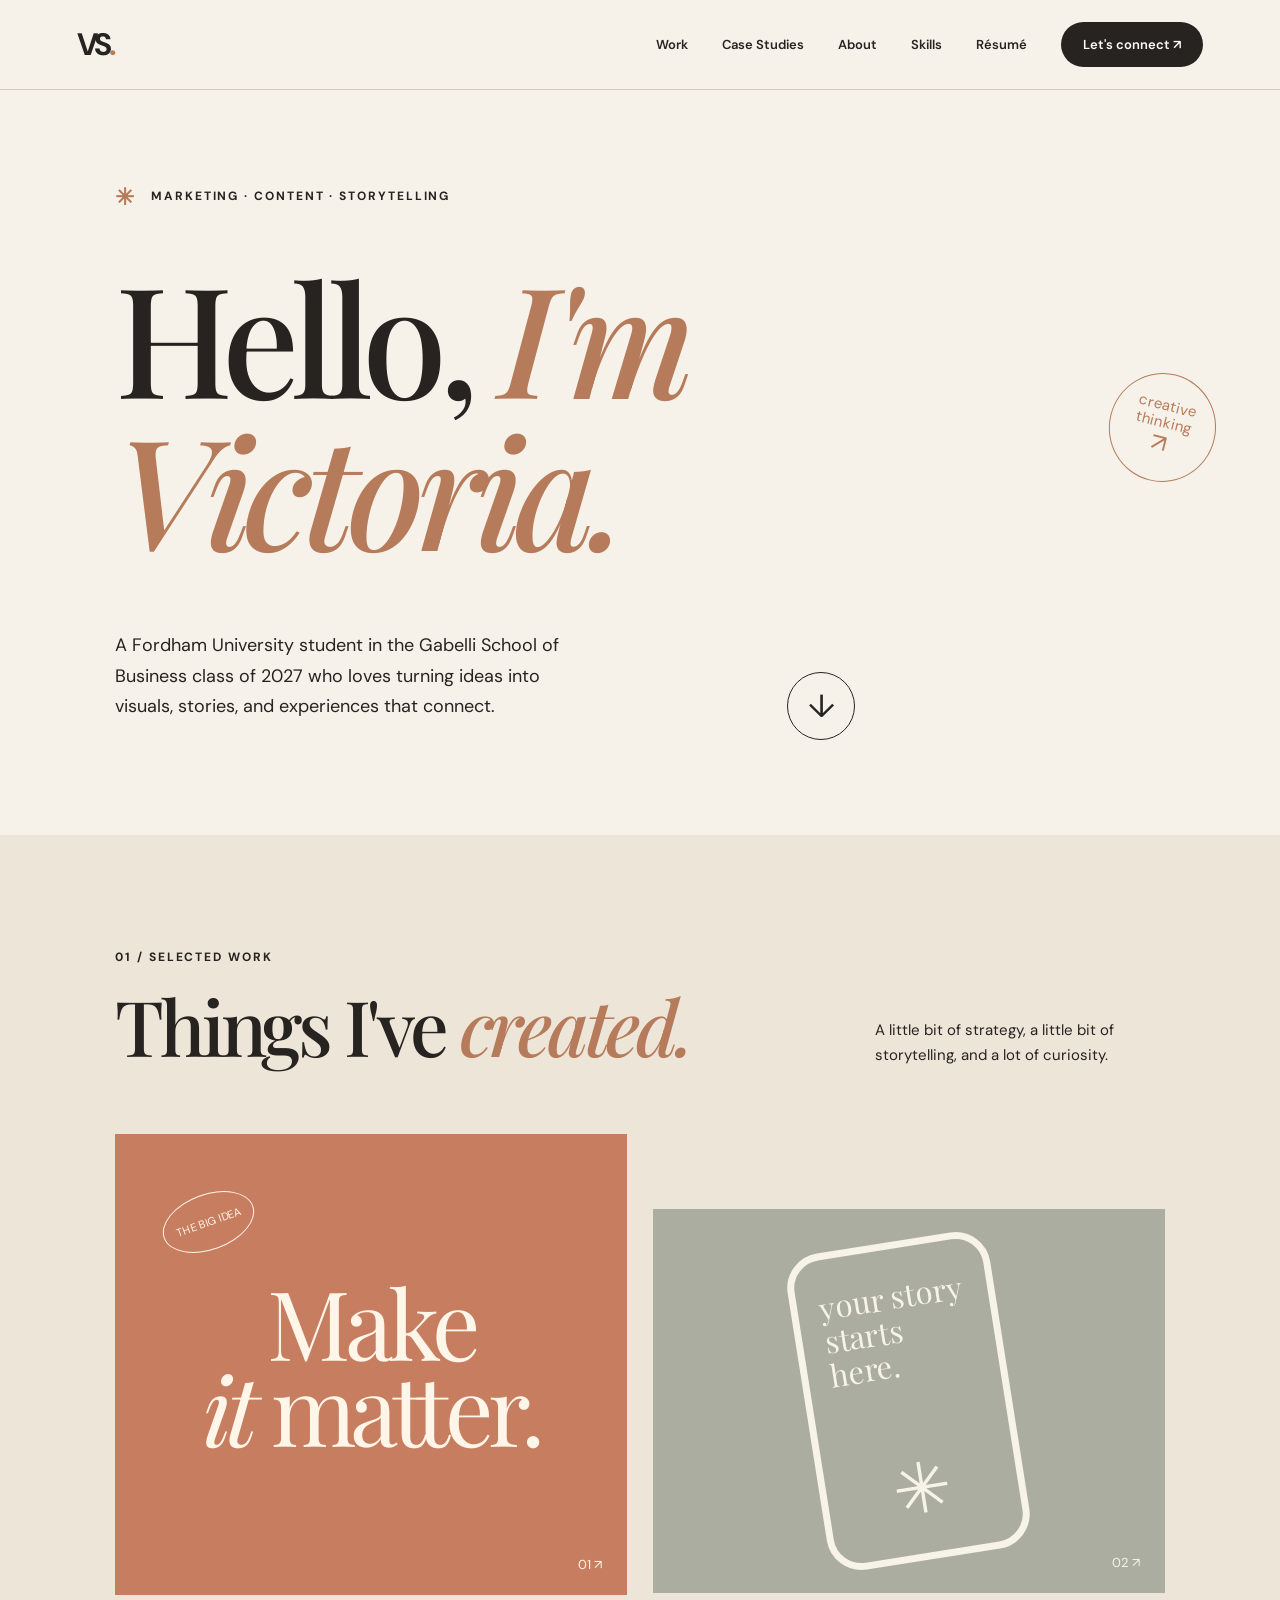
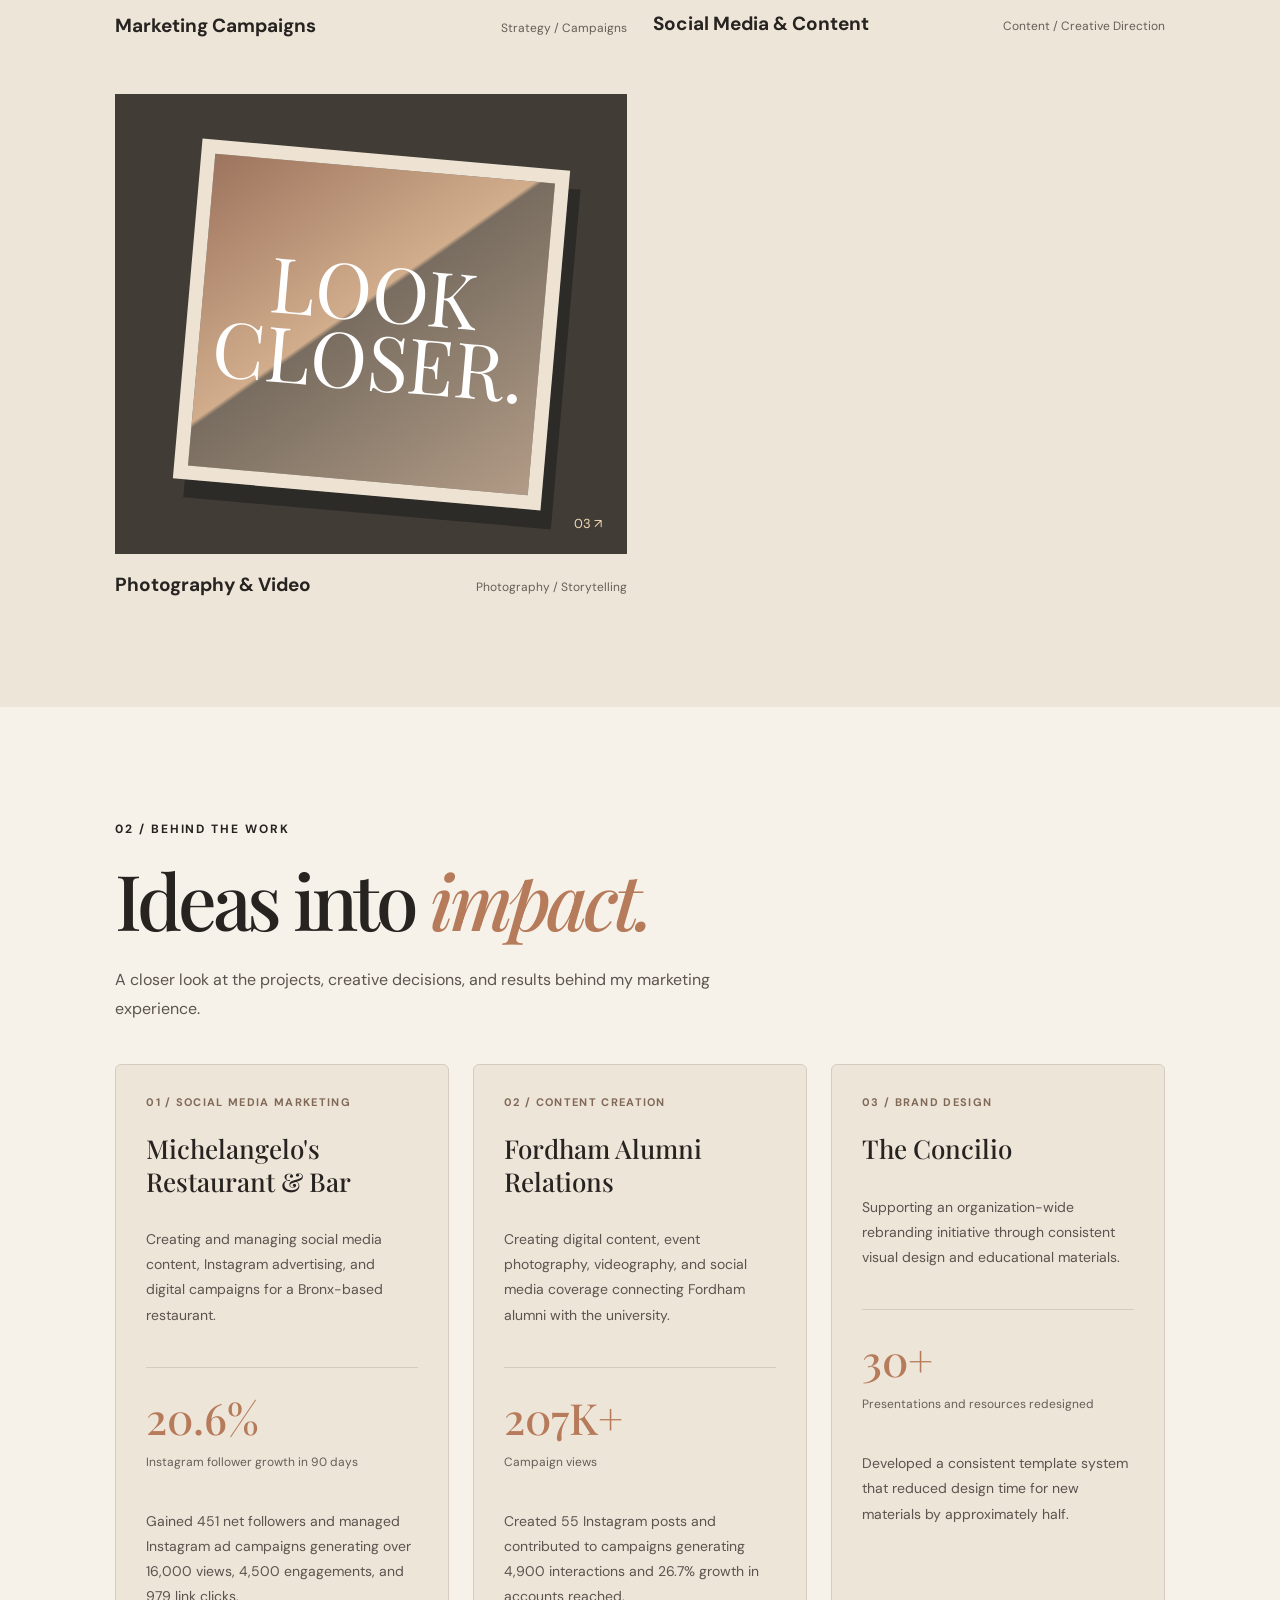
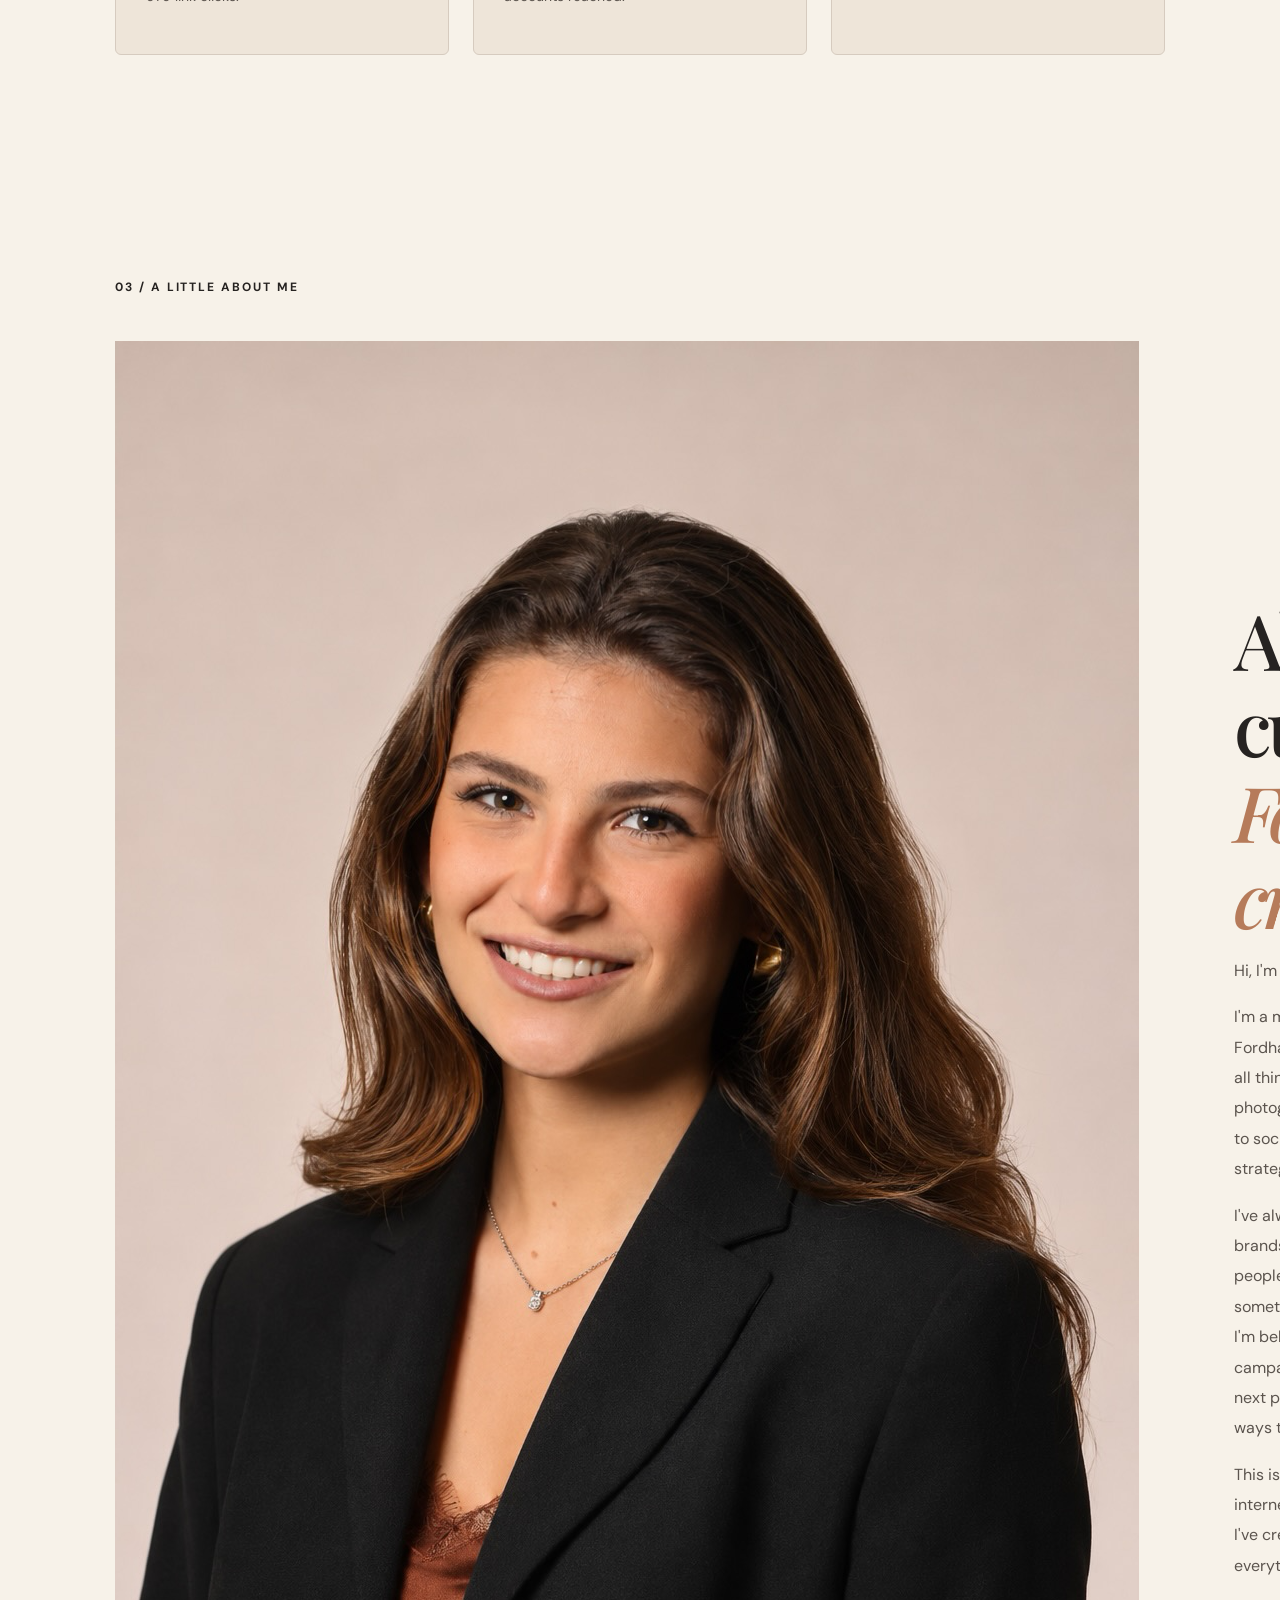
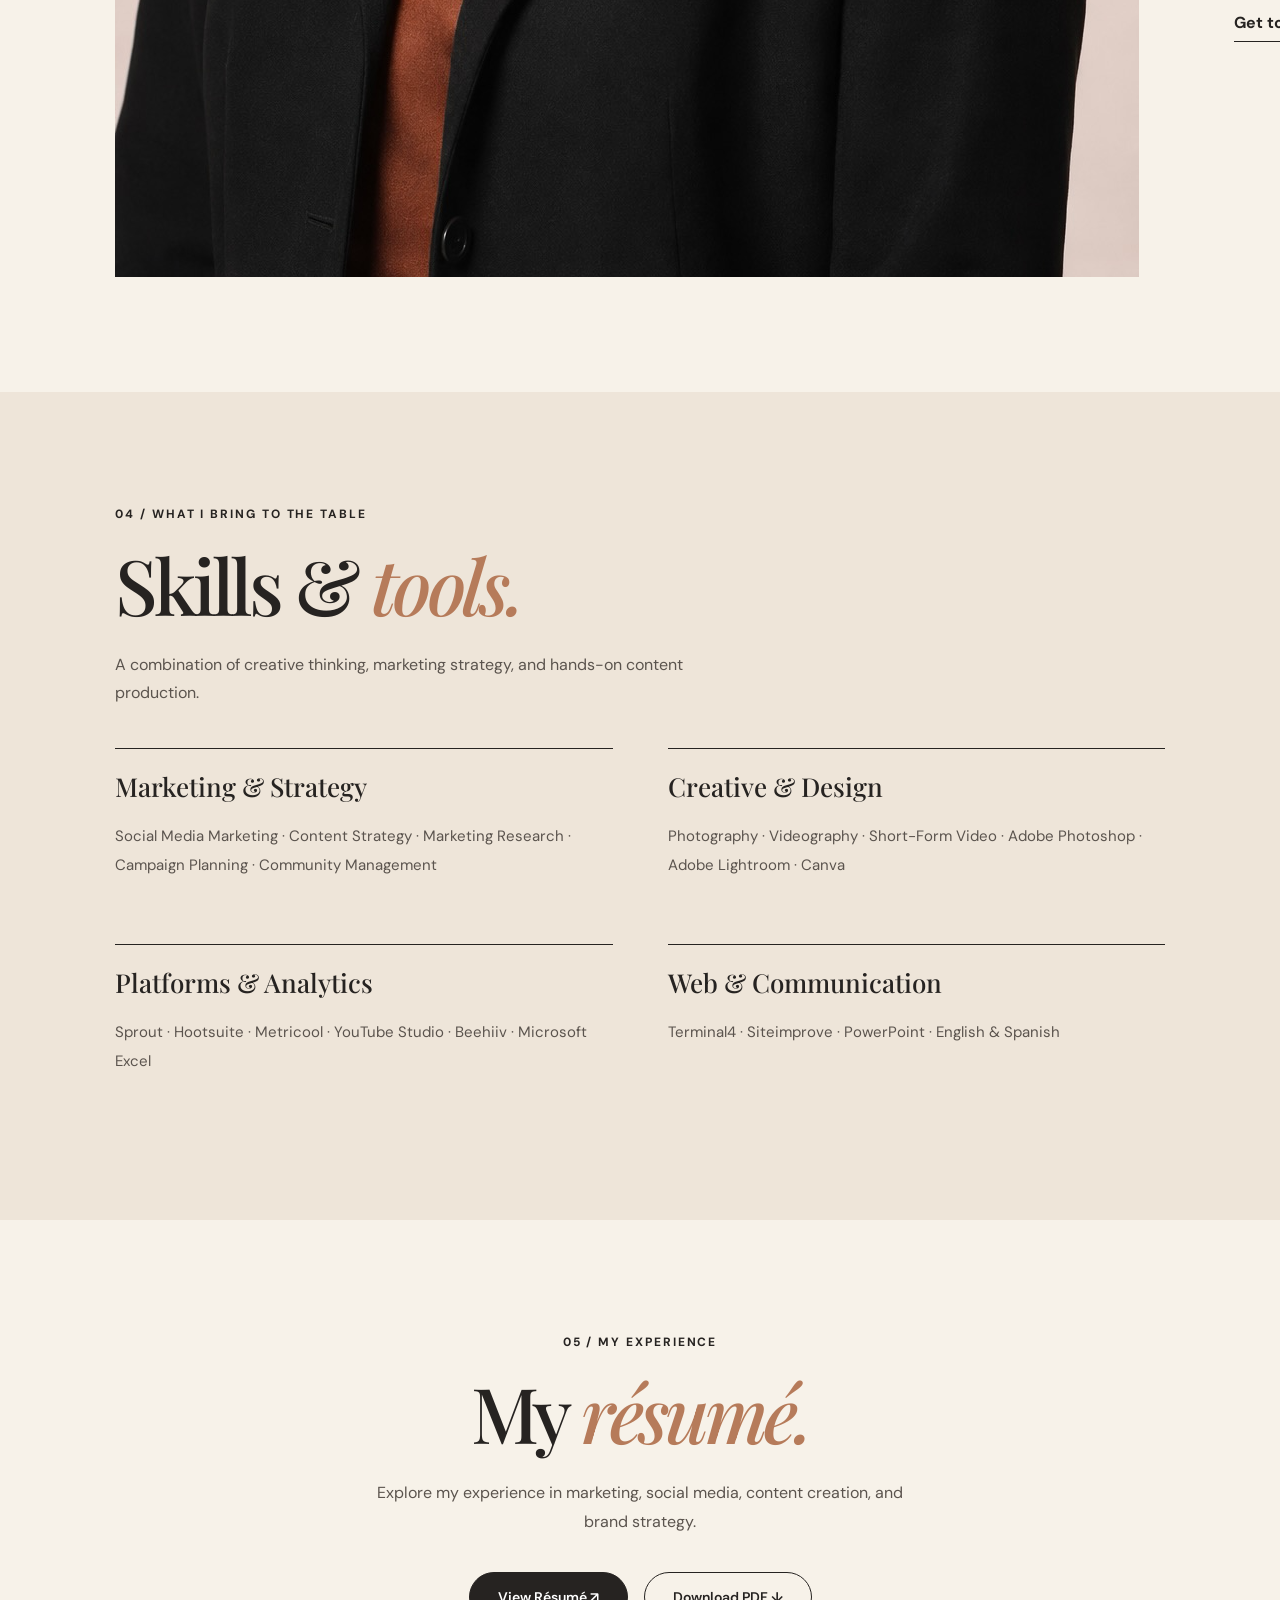
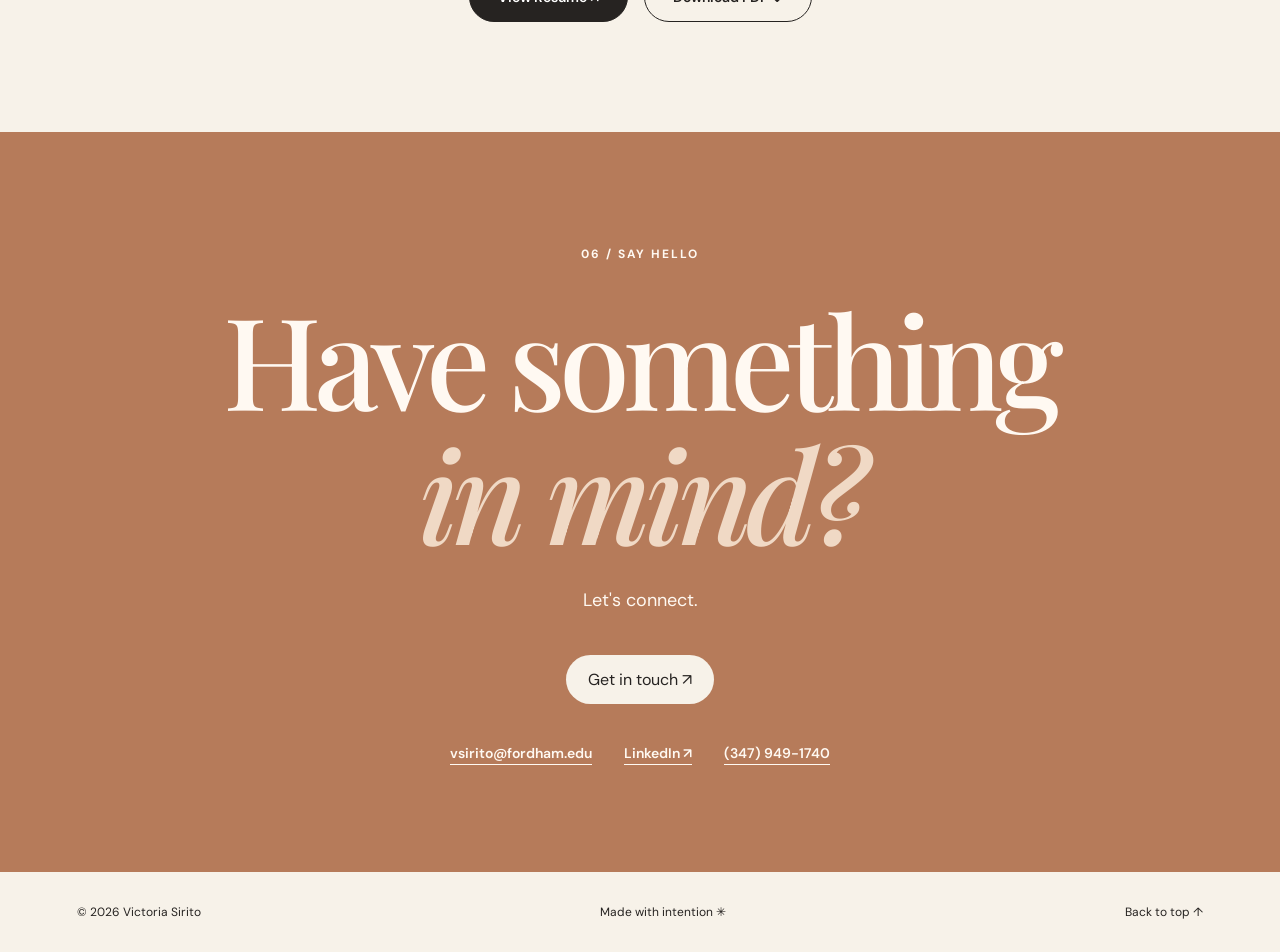
==== commit 50f9727a: "Update index.html" ====
--- a/index.html
+++ b/index.html
@@ -196,10 +196,10 @@
       <span class="eyebrow">03 / A LITTLE ABOUT ME</span>
 
       <div class="about-layout">
-        <div class="about-graphic" aria-hidden="true">
-          <span>curious<br/>by nature.</span>
-          <span class="graphic-star">✳</span>
-        </div>
+      
+<div class="about-photo">
+  <img src="headshot.png" alt="Victoria Sirito professional headshot">
+</div>
 
         <div class="about-copy">
           <h2>Always curious.<br/><em>Forever creating.</em></h2>
--- a/styles.css
+++ b/styles.css
@@ -401,3 +401,23 @@
     align-items: center;
   }
 }
+
+
+/* Clickable case study cards */
+.case-card-link {
+  display: block;
+  color: inherit;
+  text-decoration: none;
+  min-width: 0;
+}
+
+.case-card-link .case-card {
+  height: 100%;
+  transition: transform .25s ease,
+              box-shadow .25s ease;
+}
+
+.case-card-link:hover .case-card {
+  transform: translateY(-5px);
+  box-shadow: 0 12px 30px rgba(38,35,33,.12);
+}
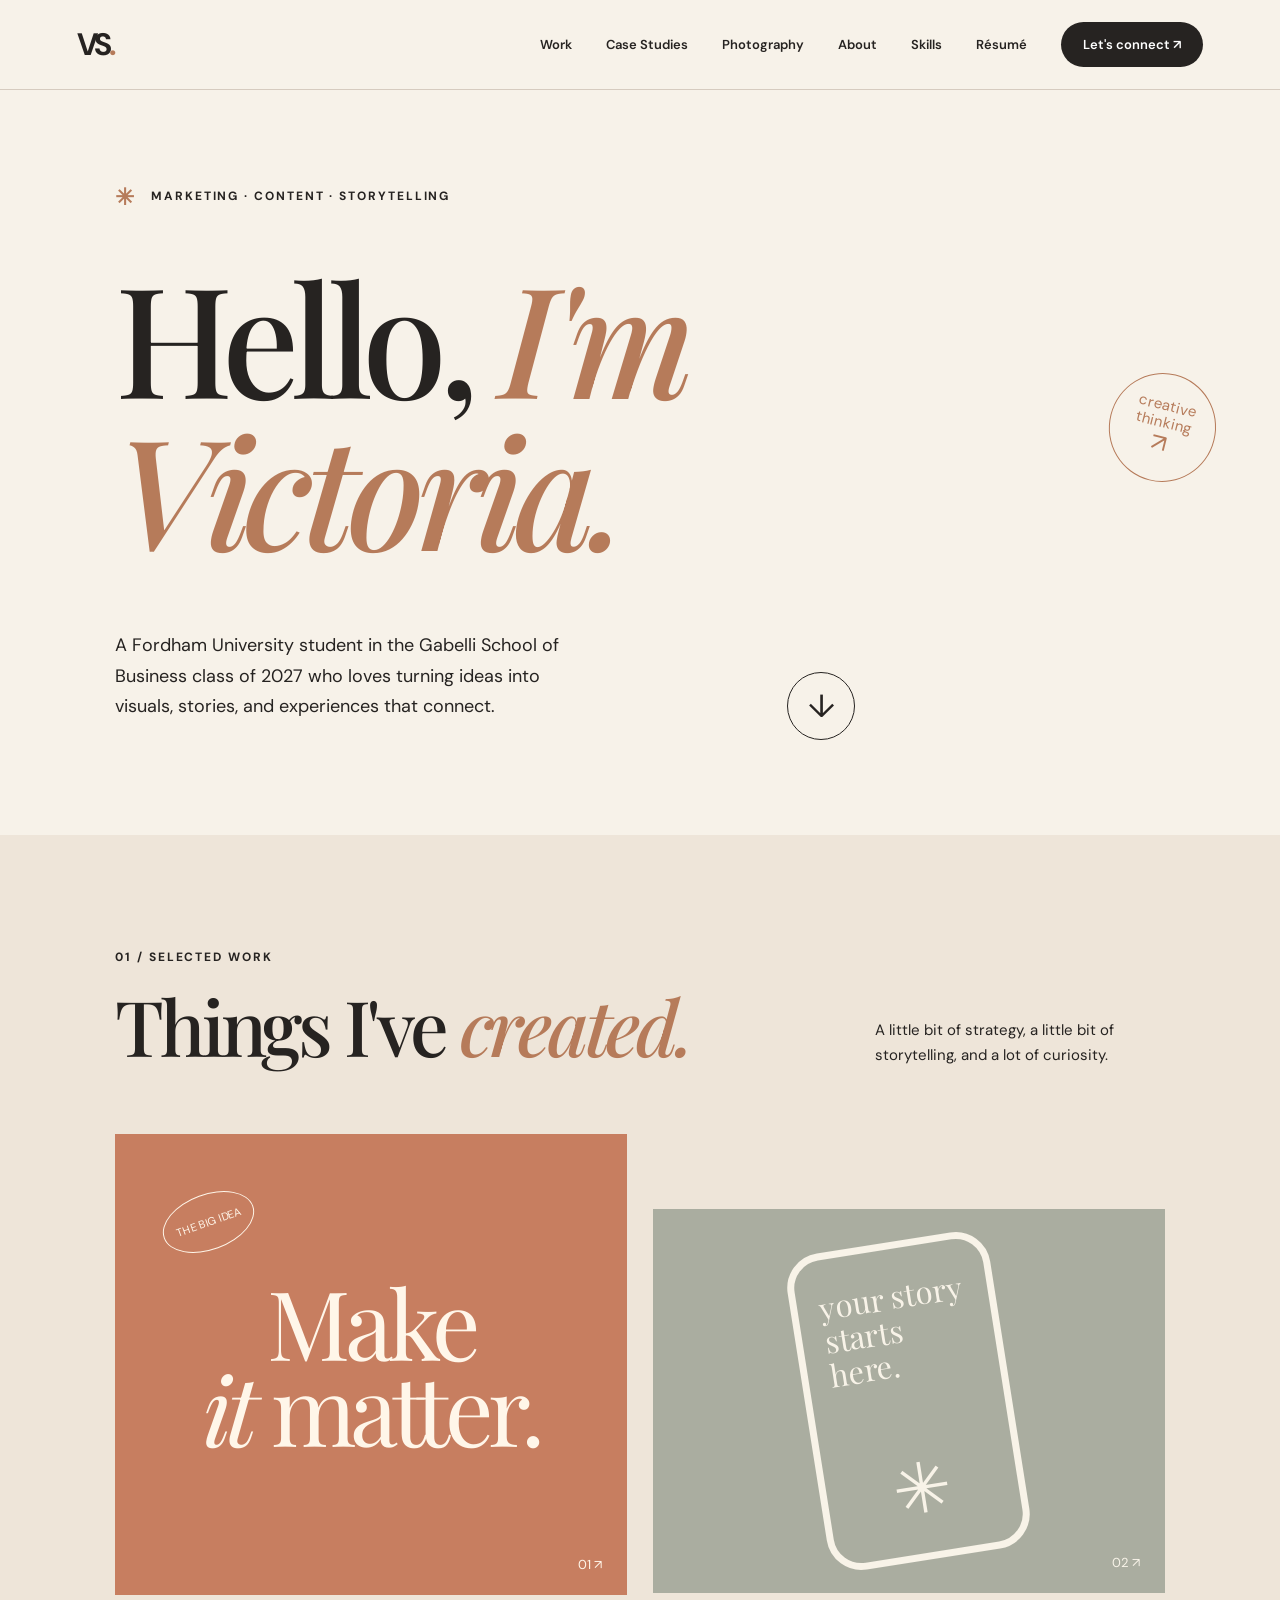
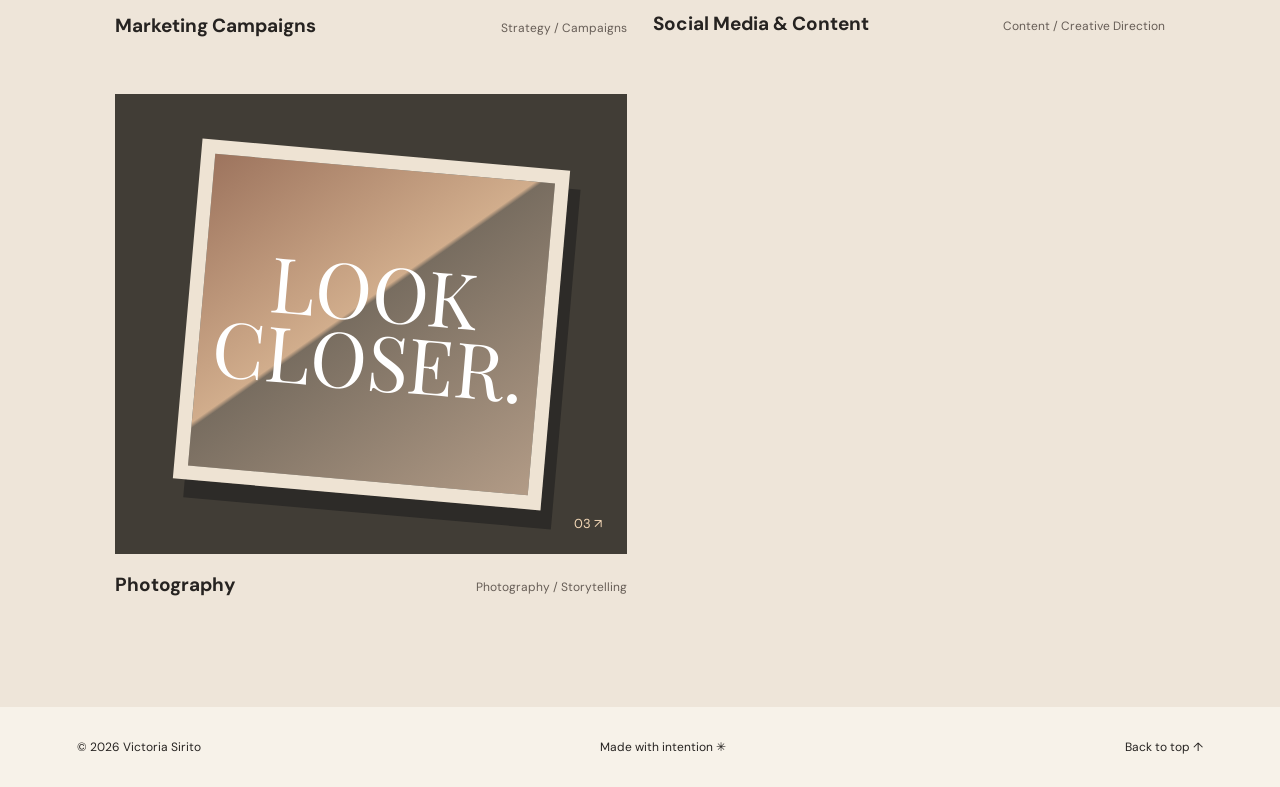
==== commit a7ee084c: "Add files via upload" ====
--- a/index.html
+++ b/index.html
@@ -16,7 +16,7 @@
   <a class="skip-link" href="#main">Skip to content</a>
 
   <header class="site-header">
-    <a class="wordmark" href="#top" aria-label="Victoria Sirito home">
+    <a class="wordmark" href="index.html" aria-label="Victoria Sirito home">
       VS<span class="dot">.</span>
     </a>
 
@@ -26,12 +26,13 @@
     </button>
 
     <nav id="site-nav" class="site-nav" aria-label="Main navigation">
-      <a href="#work">Work</a>
-      <a href="#case-studies">Case Studies</a>
-      <a href="#about">About</a>
-      <a href="#skills">Skills</a>
-      <a href="#resume">Résumé</a>
-      <a class="nav-pill" href="#contact">Let's connect ↗</a>
+      <a href="index.html#work">Work</a>
+      <a href="case-studies.html">Case Studies</a>
+      <a href="photography.html">Photography</a>
+      <a href="about.html">About</a>
+      <a href="skills.html">Skills</a>
+      <a href="Resume%20-%20Victoria%20Sirito.docx%20%281%29.pdf" target="_blank" rel="noopener noreferrer">Résumé</a>
+      <a class="nav-pill" href="contact.html">Let's connect ↗</a>
     </nav>
   </header>
 
@@ -76,7 +77,7 @@
 
       <div class="project-grid">
 
-        <a class="project-card project-large" href="#case-studies">
+        <a class="project-card project-large" href="case-studies.html">
           <div class="project-art art-one">
             <span class="art-sticker">THE BIG IDEA</span>
             <span class="art-display">Make<br/><i>it</i> matter.</span>
@@ -88,7 +89,7 @@
           </div>
         </a>
 
-        <a class="project-card project-small" href="#case-studies">
+        <a class="project-card project-small" href="social-media.html">
           <div class="project-art art-three">
             <div class="phone-shape">
               <span>your story<br/>starts here.</span>
@@ -102,7 +103,7 @@
           </div>
         </a>
 
-        <a class="project-card project-large" href="#contact">
+        <a class="project-card project-large" href="photography.html">
           <div class="project-art art-four">
             <div class="photo-frame">
               <span>LOOK<br/>CLOSER.</span>
@@ -110,7 +111,7 @@
             <span class="art-corner">03 ↗</span>
           </div>
           <div class="project-meta">
-            <h3>Photography & Video</h3>
+            <h3>Photography</h3>
             <span>Photography / Storytelling</span>
           </div>
         </a>
@@ -119,208 +120,19 @@
     </section>
 
     <!-- CASE STUDIES -->
-    <section class="case-studies-section section-pad" id="case-studies">
-      <span class="eyebrow">02 / BEHIND THE WORK</span>
-      <h2>Ideas into <em>impact.</em></h2>
-      <p class="section-intro">
-        A closer look at the projects, creative decisions,
-        and results behind my marketing experience.
-      </p>
-
-      <div class="case-grid">
-        
-<a href="michaelangelos.html" class="case-card-link">
-        <article class="case-card">
-          <span class="case-number">01 / SOCIAL MEDIA MARKETING</span>
-          <h3>Michelangelo's Restaurant & Bar</h3>
-          <p>
-            Creating and managing social media content,
-            Instagram advertising, and digital campaigns
-            for a Bronx-based restaurant.
-          </p>
-          <div class="case-stat">
-            <strong>20.6%</strong>
-            <span>Instagram follower growth in 90 days</span>
-          </div>
-          <p>
-            Gained 451 net followers and managed Instagram
-            ad campaigns generating over 16,000 views,
-            4,500 engagements, and 979 link clicks.
-          </p>
-        </article>
-  </a>
-
-        <article class="case-card">
-          <span class="case-number">02 / CONTENT CREATION</span>
-          <h3>Fordham Alumni Relations</h3>
-          <p>
-            Creating digital content, event photography,
-            videography, and social media coverage
-            connecting Fordham alumni with the university.
-          </p>
-          <div class="case-stat">
-            <strong>207K+</strong>
-            <span>Campaign views</span>
-          </div>
-          <p>
-            Created 55 Instagram posts and contributed to
-            campaigns generating 4,900 interactions and
-            26.7% growth in accounts reached.
-          </p>
-        </article>
-
-        <article class="case-card">
-          <span class="case-number">03 / BRAND DESIGN</span>
-          <h3>The Concilio</h3>
-          <p>
-            Supporting an organization-wide rebranding
-            initiative through consistent visual design
-            and educational materials.
-          </p>
-          <div class="case-stat">
-            <strong>30+</strong>
-            <span>Presentations and resources redesigned</span>
-          </div>
-          <p>
-            Developed a consistent template system
-            that reduced design time for new materials
-            by approximately half.
-          </p>
-        </article>
-
-      </div>
-    </section>
+    
 
     <!-- ABOUT -->
-    <section class="about-section section-pad" id="about">
-      <span class="eyebrow">03 / A LITTLE ABOUT ME</span>
-
-      <div class="about-layout">
-      
-<div class="about-photo">
-  <img src="headshot.png" alt="Victoria Sirito professional headshot">
-</div>
-
-        <div class="about-copy">
-          <h2>Always curious.<br/><em>Forever creating.</em></h2>
-          <p>Hi, I'm Vicky!</p>
-          <p>
-            I'm a marketing student at Fordham University
-            with a love for all things creative, from
-            photography and content creation to social
-            media and brand strategy.
-          </p>
-          <p>
-            I've always been drawn to the way brands tell
-            stories, connect with people, and turn simple
-            ideas into something memorable. Whether I'm
-            behind a camera, developing a campaign, or
-            brainstorming my next project, I love finding
-            new ways to bring ideas to life.
-          </p>
-          <p>
-            This is my little corner of the internet,
-            where I get to share what I've created,
-            what I've learned, and everything in between.
-          </p>
-          <a class="text-link" href="#contact">Get to know me ↗</a>
-        </div>
-      </div>
-    </section>
+    
 
     <!-- SKILLS -->
-    <section class="skills-section section-pad" id="skills">
-      <span class="eyebrow">04 / WHAT I BRING TO THE TABLE</span>
-      <h2>Skills & <em>tools.</em></h2>
-      <p class="section-intro">
-        A combination of creative thinking, marketing
-        strategy, and hands-on content production.
-      </p>
-
-      <div class="skills-grid">
-        <div class="skill-group">
-          <h3>Marketing & Strategy</h3>
-          <p>
-            Social Media Marketing · Content Strategy ·
-            Marketing Research · Campaign Planning ·
-            Community Management
-          </p>
-        </div>
-
-        <div class="skill-group">
-          <h3>Creative & Design</h3>
-          <p>
-            Photography · Videography · Short-Form Video ·
-            Adobe Photoshop · Adobe Lightroom · Canva
-          </p>
-        </div>
-
-        <div class="skill-group">
-          <h3>Platforms & Analytics</h3>
-          <p>
-            Sprout · Hootsuite · Metricool ·
-            YouTube Studio · Beehiiv · Microsoft Excel
-          </p>
-        </div>
-
-        <div class="skill-group">
-          <h3>Web & Communication</h3>
-          <p>
-            Terminal4 · Siteimprove · PowerPoint ·
-            English & Spanish
-          </p>
-        </div>
-      </div>
-    </section>
+    
 
     <!-- RESUME -->
-    <section class="resume-section section-pad" id="resume">
-      <span class="eyebrow">05 / MY EXPERIENCE</span>
-      <h2>My <em>résumé.</em></h2>
-      <p>
-        Explore my experience in marketing, social media,
-        content creation, and brand strategy.
-      </p>
-
-      <div class="resume-buttons">
-        <a class="resume-btn primary"
-           href="Resume%20-%20Victoria%20Sirito.docx%20%281%29.pdf"
-           target="_blank"
-           rel="noopener noreferrer">
-          View Résumé ↗
-        </a>
-
-        <a class="resume-btn secondary"
-           href="Resume%20-%20Victoria%20Sirito.docx%20%281%29.pdf"
-           download>
-          Download PDF ↓
-        </a>
-      </div>
-    </section>
+    
 
     <!-- CONTACT -->
-    <section class="contact-section section-pad" id="contact">
-      <span class="eyebrow">06 / SAY HELLO</span>
-      <h2>Have something<br/><em>in mind?</em></h2>
-      <p>Let's connect.</p>
-
-      <a class="contact-button" href="mailto:vsirito@fordham.edu">
-        Get in touch ↗
-      </a>
-
-      <div class="contact-details">
-        <a href="mailto:vsirito@fordham.edu">
-          vsirito@fordham.edu
-        </a>
-        <a href="https://www.linkedin.com/in/victoria-sirito/"
-           target="_blank" rel="noopener noreferrer">
-          LinkedIn ↗
-        </a>
-        <a href="tel:+13479491740">
-          (347) 949-1740
-        </a>
-      </div>
-    </section>
+    
 
   </main>
 
--- a/styles.css
+++ b/styles.css
@@ -421,3 +421,31 @@
   transform: translateY(-5px);
   box-shadow: 0 12px 30px rgba(38,35,33,.12);
 }
+
+/* About Me professional headshot */
+
+.about-photo {
+  width: 100%;
+  max-width: 420px;
+  margin: 0 auto;
+  padding: 12px;
+  background: #E6D9C8;
+  transform: rotate(-2deg);
+  box-shadow: 0 10px 30px rgba(38, 35, 33, 0.08);
+  box-sizing: border-box;
+}
+
+.about-photo img {
+  display: block;
+  width: 100%;
+  height: auto;
+  object-fit: cover;
+}
+
+@media (max-width: 768px) {
+  .about-photo {
+    max-width: 320px;
+    margin: 20px auto 40px;
+    transform: rotate(-1deg);
+  }
+}
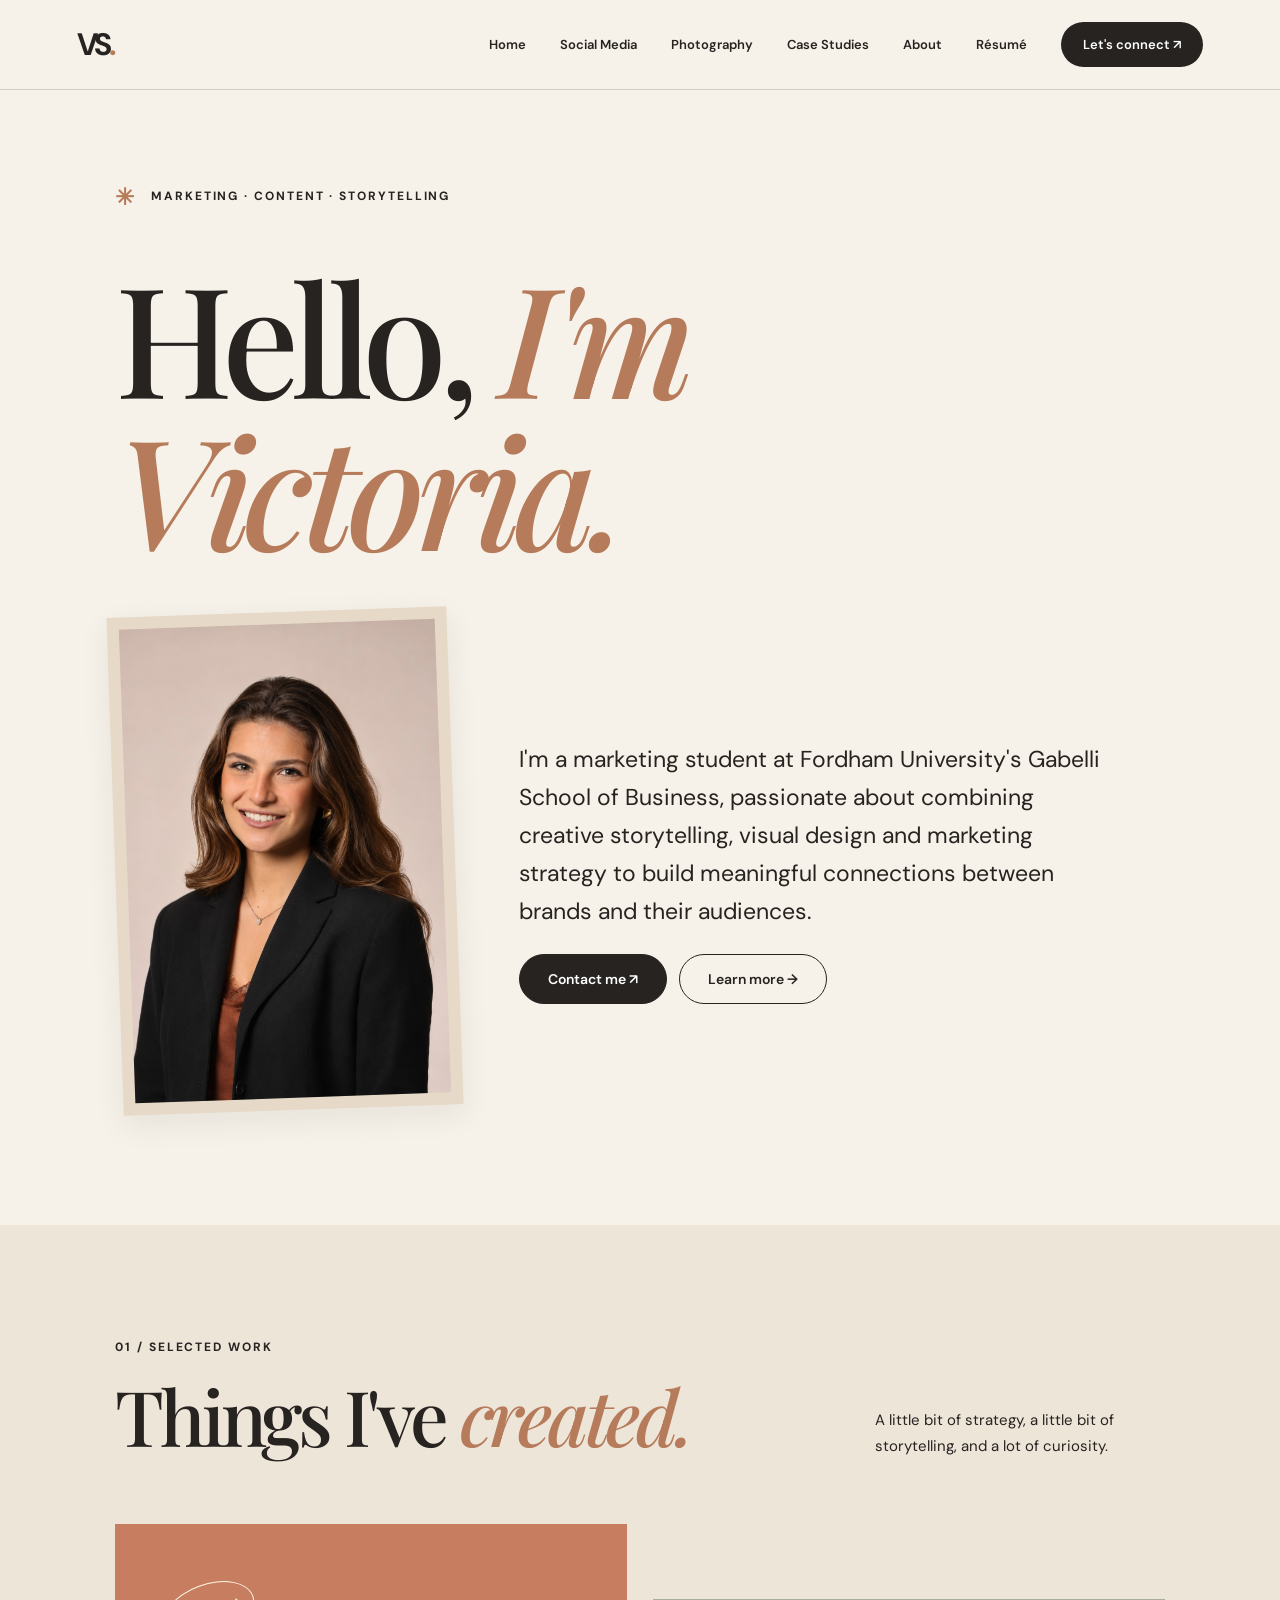
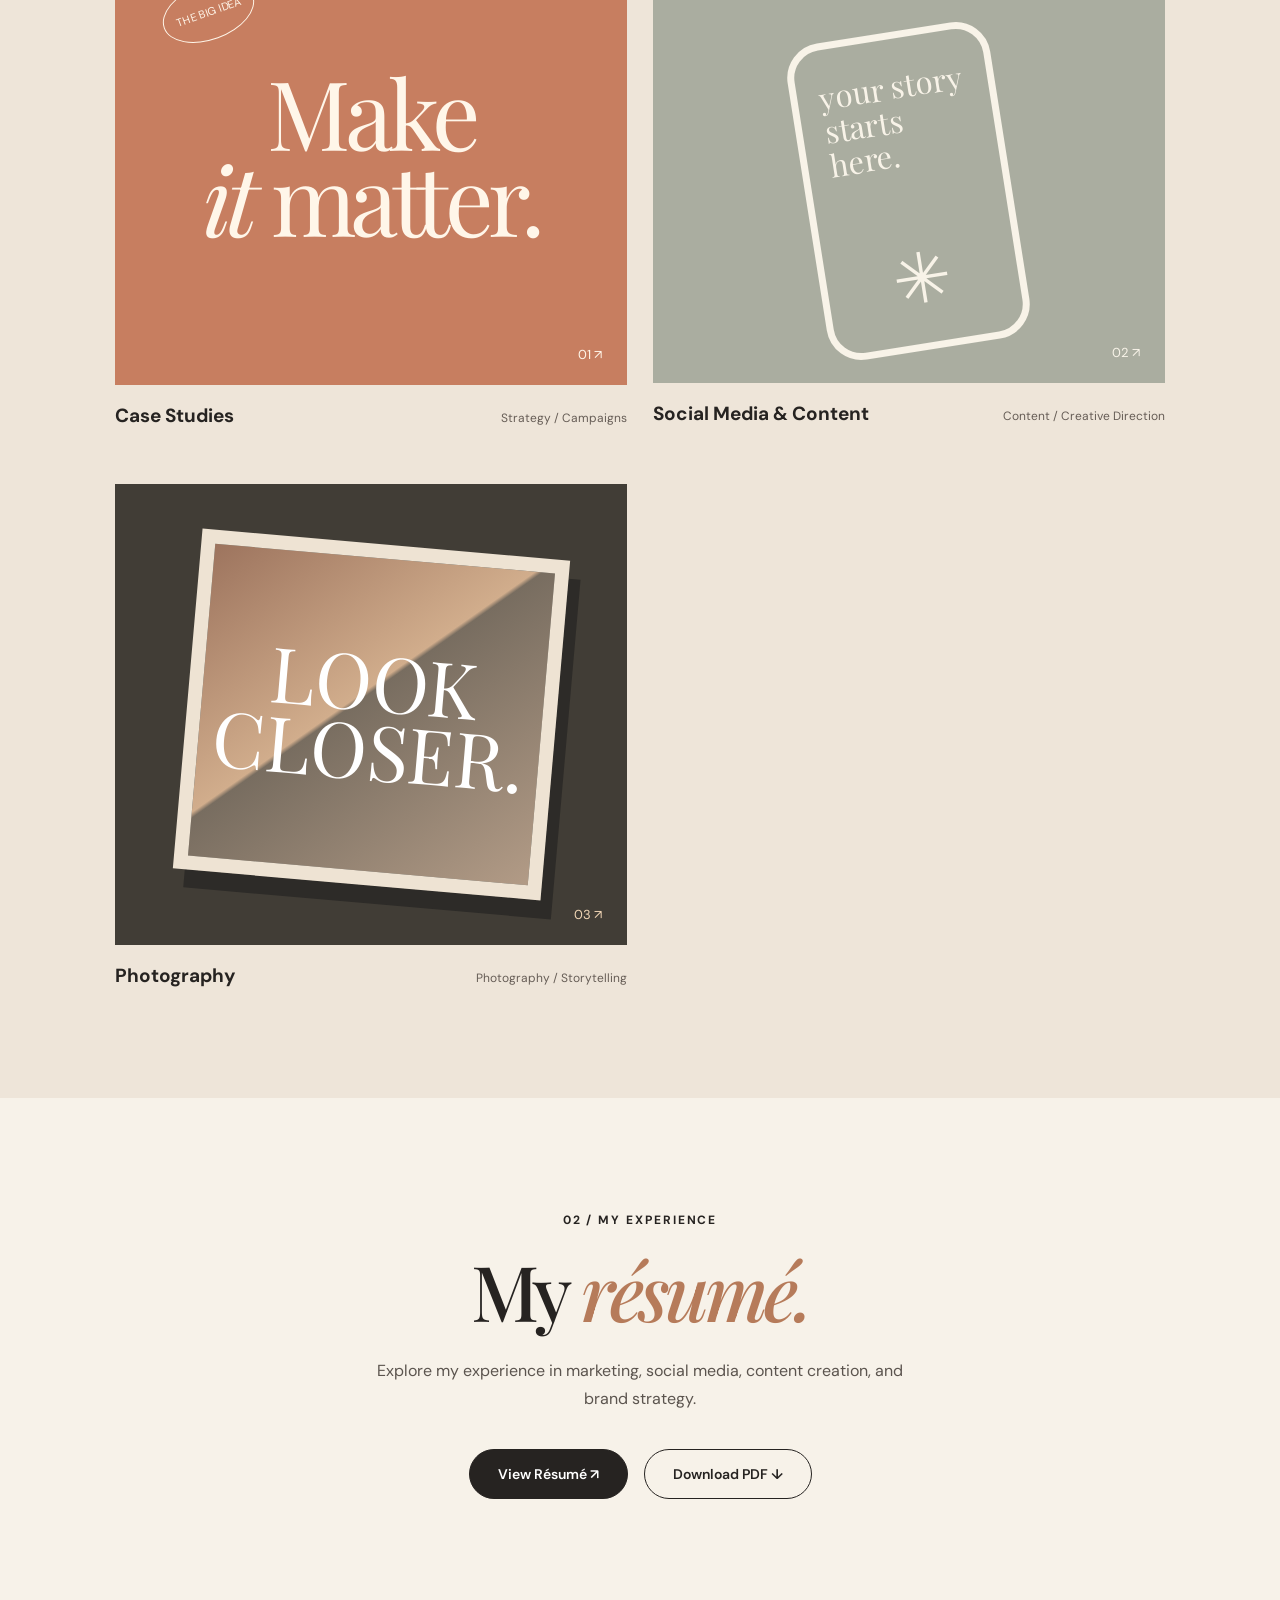
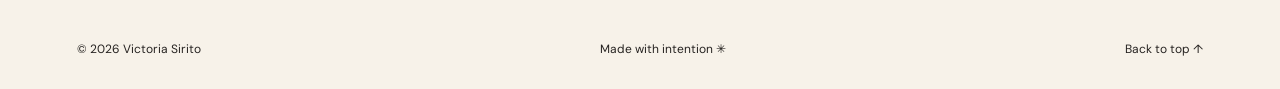
==== commit 56f3dea9: "Add files via upload" ====
--- a/index.html
+++ b/index.html
@@ -11,7 +11,14 @@
   <link href="https://fonts.googleapis.com/css2?family=DM+Sans:wght@400;500;600;700&family=Playfair+Display:ital,wght@0,500;0,600;1,500&display=swap" rel="stylesheet" />
   <link rel="stylesheet" href="styles.css" />
   <script src="script.js" defer></script>
-</head>
+<style>
+.home-intro{display:grid;grid-template-columns:minmax(0, 340px) minmax(0, 1fr);gap:clamp(24px,5vw,80px);align-items:center;max-width:1050px;margin:36px 0 20px;}
+.home-intro .about-photo{width:100%;max-width:340px;box-sizing:border-box;margin:0 auto;}
+.home-intro img{display:block;width:100%;height:auto;}
+.home-bio p{font-size:clamp(17px,2vw,23px);line-height:1.65;max-width:600px;}
+.home-actions{display:flex;flex-wrap:wrap;justify-content:flex-start;gap:12px;margin-top:24px;}
+@media(max-width:700px){.home-intro{grid-template-columns:1fr;}.home-intro .about-photo{max-width:260px;}.home-actions{justify-content:flex-start;}}
+</style></head>
 <body>
   <a class="skip-link" href="#main">Skip to content</a>
 
@@ -26,13 +33,13 @@
     </button>
 
     <nav id="site-nav" class="site-nav" aria-label="Main navigation">
-      <a href="index.html#work">Work</a>
+      <a href="index.html">Home</a>
+      <a href="social-media.html">Social Media</a>
+      <a href="photography.html">Photography</a>
       <a href="case-studies.html">Case Studies</a>
-      <a href="photography.html">Photography</a>
       <a href="about.html">About</a>
-      <a href="skills.html">Skills</a>
-      <a href="Resume%20-%20Victoria%20Sirito.docx%20%281%29.pdf" target="_blank" rel="noopener noreferrer">Résumé</a>
-      <a class="nav-pill" href="contact.html">Let's connect ↗</a>
+      <a href="resume.html">Résumé</a>
+      <a class="nav-pill" href="contact.html" aria-label="Contact — Let's connect">Let's connect ↗</a>
     </nav>
   </header>
 
@@ -47,18 +54,15 @@
 
       <h1>Hello, <em>I'm Victoria.</em></h1>
 
-      <div class="hero-bottom">
-        <p>
-          A Fordham University student in the Gabelli School of
-          Business class of 2027 who loves turning ideas into
-          visuals, stories, and experiences that connect.
-        </p>
-        <a class="circle-link" href="#work"
-          aria-label="Explore selected work">↓</a>
-      </div>
-
-      <div class="hero-decoration" aria-hidden="true">
-        creative<br/>thinking<span>↗</span>
+      <div class="home-intro">
+        <div class="about-photo"><img src="headshot.png" alt="Victoria Sirito professional headshot"></div>
+        <div class="home-bio">
+          <p>I'm a marketing student at Fordham University's Gabelli School of Business, passionate about combining creative storytelling, visual design and marketing strategy to build meaningful connections between brands and their audiences.</p>
+          <div class="resume-buttons home-actions">
+            <a class="resume-btn primary" href="contact.html">Contact me ↗</a>
+            <a class="resume-btn secondary" href="about.html">Learn more →</a>
+          </div>
+        </div>
       </div>
     </section>
 
@@ -84,7 +88,7 @@
             <span class="art-corner">01 ↗</span>
           </div>
           <div class="project-meta">
-            <h3>Marketing Campaigns</h3>
+            <h3>Case Studies</h3>
             <span>Strategy / Campaigns</span>
           </div>
         </a>
@@ -119,6 +123,31 @@
       </div>
     </section>
 
+    <!-- RESUME -->
+    <section class="resume-section section-pad" id="resume">
+      <span class="eyebrow">02 / MY EXPERIENCE</span>
+      <h2>My <em>résumé.</em></h2>
+      <p>
+        Explore my experience in marketing, social media,
+        content creation, and brand strategy.
+      </p>
+
+      <div class="resume-buttons">
+        <a class="resume-btn primary"
+           href="Resume%20-%20Victoria%20Sirito.docx%20%281%29.pdf"
+           target="_blank"
+           rel="noopener noreferrer">
+          View Résumé ↗
+        </a>
+
+        <a class="resume-btn secondary"
+           href="Resume%20-%20Victoria%20Sirito.docx%20%281%29.pdf"
+           download>
+          Download PDF ↓
+        </a>
+      </div>
+    </section>
+
     <!-- CASE STUDIES -->
     
 
